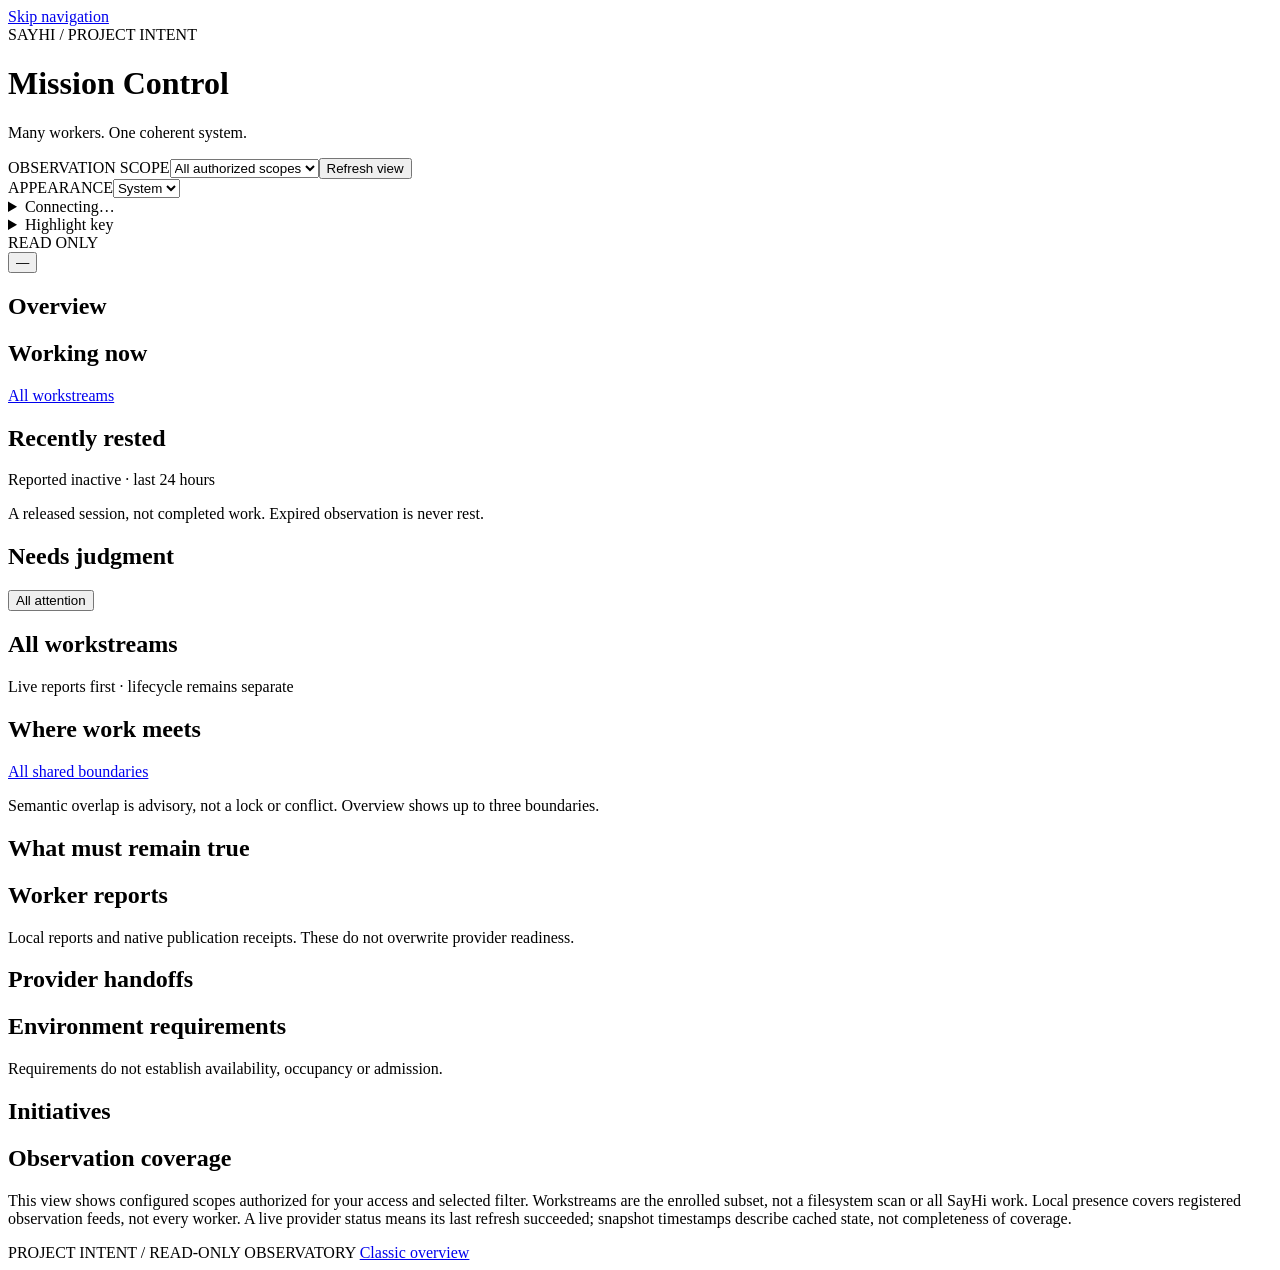
==== project_intent/web/observatory.html @ 5b7a548b "Expose scoped PR observations and improve observatory navigation" ====
<!doctype html>
<html lang="en"><head><meta charset="utf-8"><meta name="viewport" content="width=device-width,initial-scale=1"><title>Mission Control · SayHi Project Intent</title><link rel="stylesheet" href="/style.css"><link rel="stylesheet" href="/observatory.css"><link rel="stylesheet" href="/minimap.css"><script src="/theme.js" defer></script><script src="/app.js" defer></script><script src="/observatory.js" defer></script><script src="/minimap.js" defer></script></head>
<body><a class="skip-link" href="#view-title">Skip navigation</a><nav id="view-nav" aria-label="Observatory views"></nav><main>
<header><div><span class="eyebrow">SAYHI / PROJECT INTENT</span><h1>Mission Control</h1><p class="lede">Many workers. One coherent system.</p></div><div class="controls"><label for="scope">OBSERVATION SCOPE</label><select id="scope"><option value="">All authorized scopes</option></select><button id="refresh">Refresh view</button><div class="theme-control"><label for="theme">APPEARANCE</label><select id="theme"><option value="system">System</option><option value="light">Light</option><option value="dark">Dark</option></select></div></div></header>
<div class="statusline"><details class="connection-details"><summary id="connection-summary">Connecting…</summary><span id="connection" role="status">Connecting to Project Intent…</span><a href="#sources">Source details</a></details><div class="status-tools"><details id="highlight-key"><summary><span class="highlight-key-swatch" aria-hidden="true"></span>Highlight key</summary><div class="highlight-key-panel"><h2>Color identifies names</h2><p>Highlighted fragments help distinguish names. Muted text keeps their shared context.</p><div id="highlight-key-examples" aria-label="Examples from the selected observation scope"></div><p>Hues are stable identity accents, not unique IDs: different names can share a color.</p><p>Status badges carry their own labels. Highlight colors do not mean status, priority or health.</p></div></details><span>READ ONLY</span></div></div><div id="error" role="alert" hidden></div>
<section class="judgment-bar" aria-label="Human judgment and observation summary"><div class="metrics" id="metrics"></div><button id="notifications" aria-haspopup="dialog" aria-controls="attention-dialog" aria-label="Needs attention"><span id="notification-count">—</span></button></section>
<h2 id="view-title" tabindex="-1">Overview</h2><p id="view-description" class="quiet"></p>
<section data-view="home"><div class="section-head"><h2>Working now</h2><a href="#work">All workstreams</a></div><div id="live-work" class="tiles"></div></section>
<section data-view="home handoffs"><div class="section-head"><h2>Recently rested</h2><span class="quiet">Reported inactive · last 24 hours</span></div><p class="quiet">A released session, not completed work. Expired observation is never rest.</p><div id="rested" class="tiles"></div><p id="rested-coverage" class="quiet"></p></section>
<section data-view="home"><div class="section-head"><h2>Needs judgment</h2><button id="open-attention">All attention</button></div><div id="home-attention" class="tiles"></div></section>
<section data-view="work" class="work-panel"><div class="section-head"><h2>All workstreams</h2><span class="quiet">Live reports first · lifecycle remains separate</span></div><div id="workstreams"></div></section>
<section data-view="home work"><div class="section-head"><h2>Where work meets</h2><a href="#work">All shared boundaries</a></div><p class="quiet">Semantic overlap is advisory, not a lock or conflict. Overview shows up to three boundaries.</p><div id="convergence" class="tiles"></div></section>
<section data-view="architecture"><div class="section-head"><h2>What must remain true</h2></div><p id="architecture-summary" class="quiet"></p><div id="architecture" class="tiles"></div></section>
<section data-view="handoffs"><div class="section-head"><h2>Worker reports</h2></div><p class="quiet">Local reports and native publication receipts. These do not overwrite provider readiness.</p><div id="reports" class="tiles"></div><p id="report-coverage" class="quiet"></p></section>
<section data-view="handoffs"><div class="section-head"><h2>Provider handoffs</h2></div><div id="handoffs" class="tiles"></div></section>
<section data-view="environments"><div class="section-head"><h2>Environment requirements</h2></div><p class="quiet">Requirements do not establish availability, occupancy or admission.</p><div id="environments" class="tiles"></div></section>
<section data-view="work"><div class="section-head"><h2>Initiatives</h2></div><div id="initiatives" class="tiles"></div></section>
<section data-view="sources"><div class="section-head"><h2>Observation coverage</h2></div><p class="quiet" id="source-coverage-explanation">This view shows configured scopes authorized for your access and selected filter. Workstreams are the enrolled subset, not a filesystem scan or all SayHi work. Local presence covers registered observation feeds, not every worker. A live provider status means its last refresh succeeded; snapshot timestamps describe cached state, not completeness of coverage.</p><div id="sources" class="tiles"></div></section>
<footer>PROJECT INTENT / READ-ONLY OBSERVATORY <a href="/">Classic overview</a><span id="observed"></span></footer></main>
<dialog id="detail"><div class="detail-top"><span class="kicker">WORKSTREAM / CONTEXT</span><button id="close">Close ×</button></div><div id="detail-content"></div></dialog>
<dialog id="attention-dialog" aria-labelledby="attention-title"><div class="detail-top"><h2 id="attention-title">Needs attention</h2><button id="attention-close">Close ×</button></div><p class="quiet">Explainable conditions, not unread messages. No action is taken by opening this view.</p><div id="attention"></div></dialog></body></html>
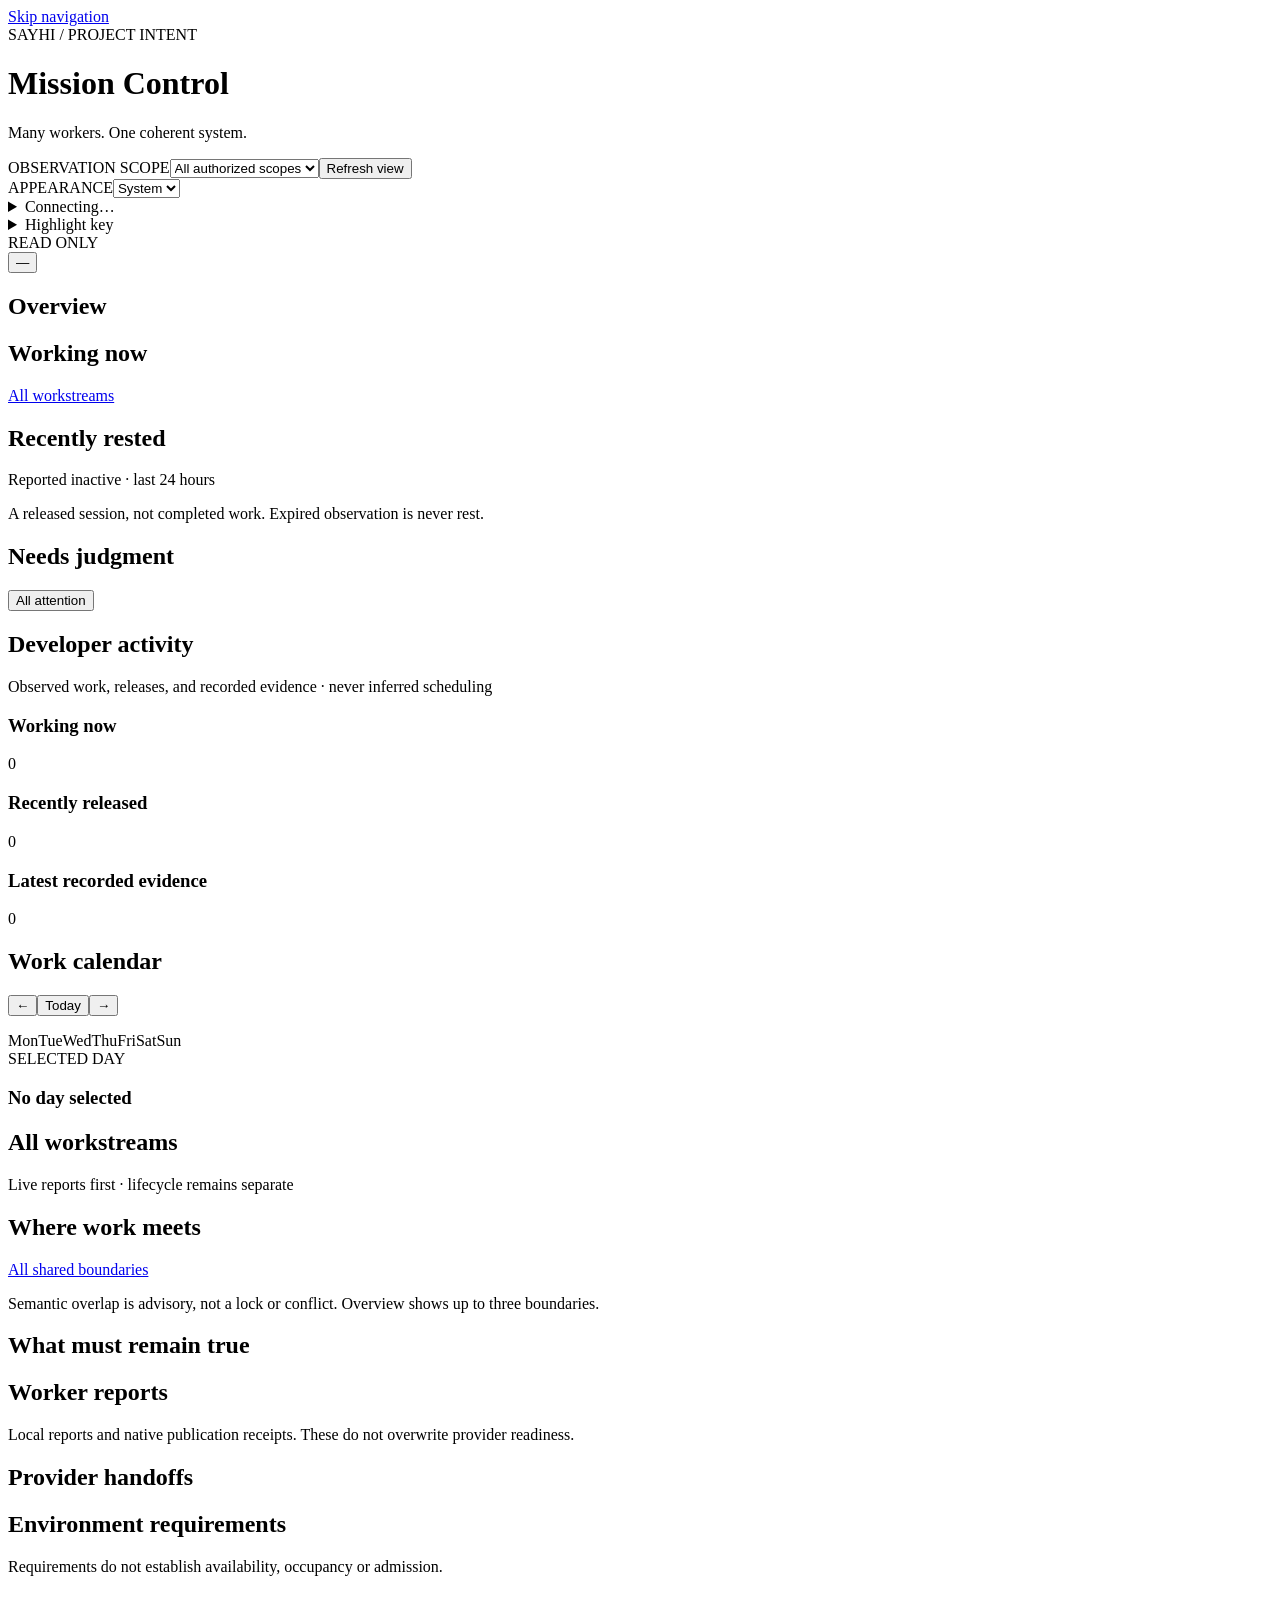
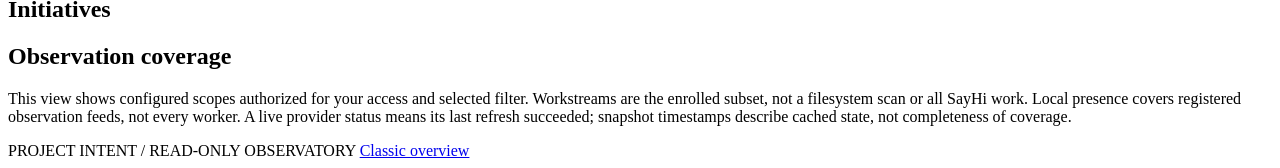
==== commit f7bd3f24: "Add Mission Control activity board and calendar" ====
--- a/project_intent/web/observatory.html
+++ b/project_intent/web/observatory.html
@@ -1,6 +1,6 @@
 <!doctype html>
-<html lang="en"><head><meta charset="utf-8"><meta name="viewport" content="width=device-width,initial-scale=1"><title>Mission Control · SayHi Project Intent</title><link rel="stylesheet" href="/style.css"><link rel="stylesheet" href="/observatory.css"><link rel="stylesheet" href="/minimap.css"><script src="/theme.js" defer></script><script src="/app.js" defer></script><script src="/observatory.js" defer></script><script src="/minimap.js" defer></script></head>
-<body><a class="skip-link" href="#view-title">Skip navigation</a><nav id="view-nav" aria-label="Observatory views"></nav><main>
+<html lang="en"><head><meta charset="utf-8"><meta name="viewport" content="width=device-width,initial-scale=1"><title>Mission Control · SayHi Project Intent</title><link rel="stylesheet" href="/style.css"><link rel="stylesheet" href="/observatory.css"><link rel="stylesheet" href="/minimap.css"><link rel="stylesheet" href="/workstream-map.css"><link rel="stylesheet" href="/worker-groups.css"><script src="/theme.js" defer></script><script src="/app.js" defer></script><script src="/activity-views-facts.js" defer></script><script src="/observatory.js" defer></script><script src="/worker-group-facts.js" defer></script><script src="/worker-groups.js" defer></script><script src="/workstream-map-facts.js" defer></script><script src="/workstream-map.js" defer></script><script src="/minimap.js" defer></script></head>
+<body><link rel="stylesheet" href="/design-lab.css"><script src="/identity-facts.js" defer></script><script src="/design-lab.js" defer></script><a class="skip-link" href="#view-title">Skip navigation</a><nav id="view-nav" aria-label="Observatory views"></nav><main>
 <header><div><span class="eyebrow">SAYHI / PROJECT INTENT</span><h1>Mission Control</h1><p class="lede">Many workers. One coherent system.</p></div><div class="controls"><label for="scope">OBSERVATION SCOPE</label><select id="scope"><option value="">All authorized scopes</option></select><button id="refresh">Refresh view</button><div class="theme-control"><label for="theme">APPEARANCE</label><select id="theme"><option value="system">System</option><option value="light">Light</option><option value="dark">Dark</option></select></div></div></header>
 <div class="statusline"><details class="connection-details"><summary id="connection-summary">Connecting…</summary><span id="connection" role="status">Connecting to Project Intent…</span><a href="#sources">Source details</a></details><div class="status-tools"><details id="highlight-key"><summary><span class="highlight-key-swatch" aria-hidden="true"></span>Highlight key</summary><div class="highlight-key-panel"><h2>Color identifies names</h2><p>Highlighted fragments help distinguish names. Muted text keeps their shared context.</p><div id="highlight-key-examples" aria-label="Examples from the selected observation scope"></div><p>Hues are stable identity accents, not unique IDs: different names can share a color.</p><p>Status badges carry their own labels. Highlight colors do not mean status, priority or health.</p></div></details><span>READ ONLY</span></div></div><div id="error" role="alert" hidden></div>
 <section class="judgment-bar" aria-label="Human judgment and observation summary"><div class="metrics" id="metrics"></div><button id="notifications" aria-haspopup="dialog" aria-controls="attention-dialog" aria-label="Needs attention"><span id="notification-count">—</span></button></section>
@@ -8,8 +8,18 @@
 <section data-view="home"><div class="section-head"><h2>Working now</h2><a href="#work">All workstreams</a></div><div id="live-work" class="tiles"></div></section>
 <section data-view="home handoffs"><div class="section-head"><h2>Recently rested</h2><span class="quiet">Reported inactive · last 24 hours</span></div><p class="quiet">A released session, not completed work. Expired observation is never rest.</p><div id="rested" class="tiles"></div><p id="rested-coverage" class="quiet"></p></section>
 <section data-view="home"><div class="section-head"><h2>Needs judgment</h2><button id="open-attention">All attention</button></div><div id="home-attention" class="tiles"></div></section>
+<section data-view="developers" id="developers-view"><div class="section-head"><h2>Developer activity</h2><span class="quiet">Observed work, releases, and recorded evidence · never inferred scheduling</span></div><p id="developer-board-coverage" class="quiet"></p><div class="developer-board"><section class="developer-column" aria-labelledby="developer-active-title"><div class="developer-column-head"><h3 id="developer-active-title">Working now</h3><span id="developer-active-count">0</span></div><div id="developer-active" class="developer-stack"></div></section><section class="developer-column" aria-labelledby="developer-released-title"><div class="developer-column-head"><h3 id="developer-released-title">Recently released</h3><span id="developer-released-count">0</span></div><div id="developer-released" class="developer-stack"></div></section><section class="developer-column" aria-labelledby="developer-evidence-title"><div class="developer-column-head"><h3 id="developer-evidence-title">Latest recorded evidence</h3><span id="developer-evidence-count">0</span></div><div id="developer-evidence" class="developer-stack"></div></section></div></section>
+<section data-view="calendar" id="calendar-view"><div class="calendar-toolbar"><div><h2 id="calendar-month">Work calendar</h2><p id="calendar-timezone" class="quiet"></p></div><div class="calendar-actions"><button id="calendar-previous" aria-label="Previous month">←</button><button id="calendar-today">Today</button><button id="calendar-next" aria-label="Next month">→</button></div></div><p id="calendar-coverage" class="quiet"></p><div class="calendar-layout"><div class="calendar-shell"><div class="calendar-weekdays" aria-hidden="true"><span>Mon</span><span>Tue</span><span>Wed</span><span>Thu</span><span>Fri</span><span>Sat</span><span>Sun</span></div><div id="calendar-grid" class="calendar-grid" aria-labelledby="calendar-month"></div></div><section class="calendar-detail" aria-labelledby="calendar-day-title"><span class="eyebrow">SELECTED DAY</span><h3 id="calendar-day-title">No day selected</h3><p id="calendar-day-summary" class="quiet"></p><div id="calendar-day-events"></div></section></div></section>
 <section data-view="work" class="work-panel"><div class="section-head"><h2>All workstreams</h2><span class="quiet">Live reports first · lifecycle remains separate</span></div><div id="workstreams"></div></section>
 <section data-view="home work"><div class="section-head"><h2>Where work meets</h2><a href="#work">All shared boundaries</a></div><p class="quiet">Semantic overlap is advisory, not a lock or conflict. Overview shows up to three boundaries.</p><div id="convergence" class="tiles"></div></section>
+<section data-view="map" id="workstream-map" hidden>
+<div class="map-controls"><label>Focus <select id="map-focus"><option value="">All Workstreams</option></select></label><label><input type="checkbox" id="map-closed"> Include other lifecycle states</label><button id="map-reset">Reset focus</button></div>
+<p id="map-summary" role="status"></p>
+<div class="map-legend" aria-label="Map legend"><span><i class="legend-port"></i>Declared boundary</span><span><i class="legend-touch"></i>Worker: touching</span><span><i class="legend-approach"></i>Worker: approaching</span><span><i class="legend-band"></i>Selected convergence</span></div>
+<p class="quiet">All activity is declared, not detected edits. Shared boundaries mean neither conflict nor compatibility. No fresh presence means activity is unknown.</p>
+<div class="map-layout"><aside aria-label="Scoped boundary index"><h3>Boundary index</h3><p class="quiet">Select a boundary to reveal its surfaces.</p><div id="map-seams"></div></aside><div class="map-field"><div class="map-field-heading"><h3 id="map-selection">Architectural surfaces</h3><button id="map-inspect" hidden>Inspect boundary</button></div><div id="map-canvas"></div></div></div>
+<p id="map-observation" class="quiet"></p>
+</section>
 <section data-view="architecture"><div class="section-head"><h2>What must remain true</h2></div><p id="architecture-summary" class="quiet"></p><div id="architecture" class="tiles"></div></section>
 <section data-view="handoffs"><div class="section-head"><h2>Worker reports</h2></div><p class="quiet">Local reports and native publication receipts. These do not overwrite provider readiness.</p><div id="reports" class="tiles"></div><p id="report-coverage" class="quiet"></p></section>
 <section data-view="handoffs"><div class="section-head"><h2>Provider handoffs</h2></div><div id="handoffs" class="tiles"></div></section>
@@ -17,5 +27,6 @@
 <section data-view="work"><div class="section-head"><h2>Initiatives</h2></div><div id="initiatives" class="tiles"></div></section>
 <section data-view="sources"><div class="section-head"><h2>Observation coverage</h2></div><p class="quiet" id="source-coverage-explanation">This view shows configured scopes authorized for your access and selected filter. Workstreams are the enrolled subset, not a filesystem scan or all SayHi work. Local presence covers registered observation feeds, not every worker. A live provider status means its last refresh succeeded; snapshot timestamps describe cached state, not completeness of coverage.</p><div id="sources" class="tiles"></div></section>
 <footer>PROJECT INTENT / READ-ONLY OBSERVATORY <a href="/">Classic overview</a><span id="observed"></span></footer></main>
+<dialog id="seam-detail" aria-labelledby="seam-title"><div class="detail-top"><h2 id="seam-title">Boundary</h2><button id="seam-close">Close ×</button></div><div id="seam-content"></div></dialog>
 <dialog id="detail"><div class="detail-top"><span class="kicker">WORKSTREAM / CONTEXT</span><button id="close">Close ×</button></div><div id="detail-content"></div></dialog>
 <dialog id="attention-dialog" aria-labelledby="attention-title"><div class="detail-top"><h2 id="attention-title">Needs attention</h2><button id="attention-close">Close ×</button></div><p class="quiet">Explainable conditions, not unread messages. No action is taken by opening this view.</p><div id="attention"></div></dialog></body></html>
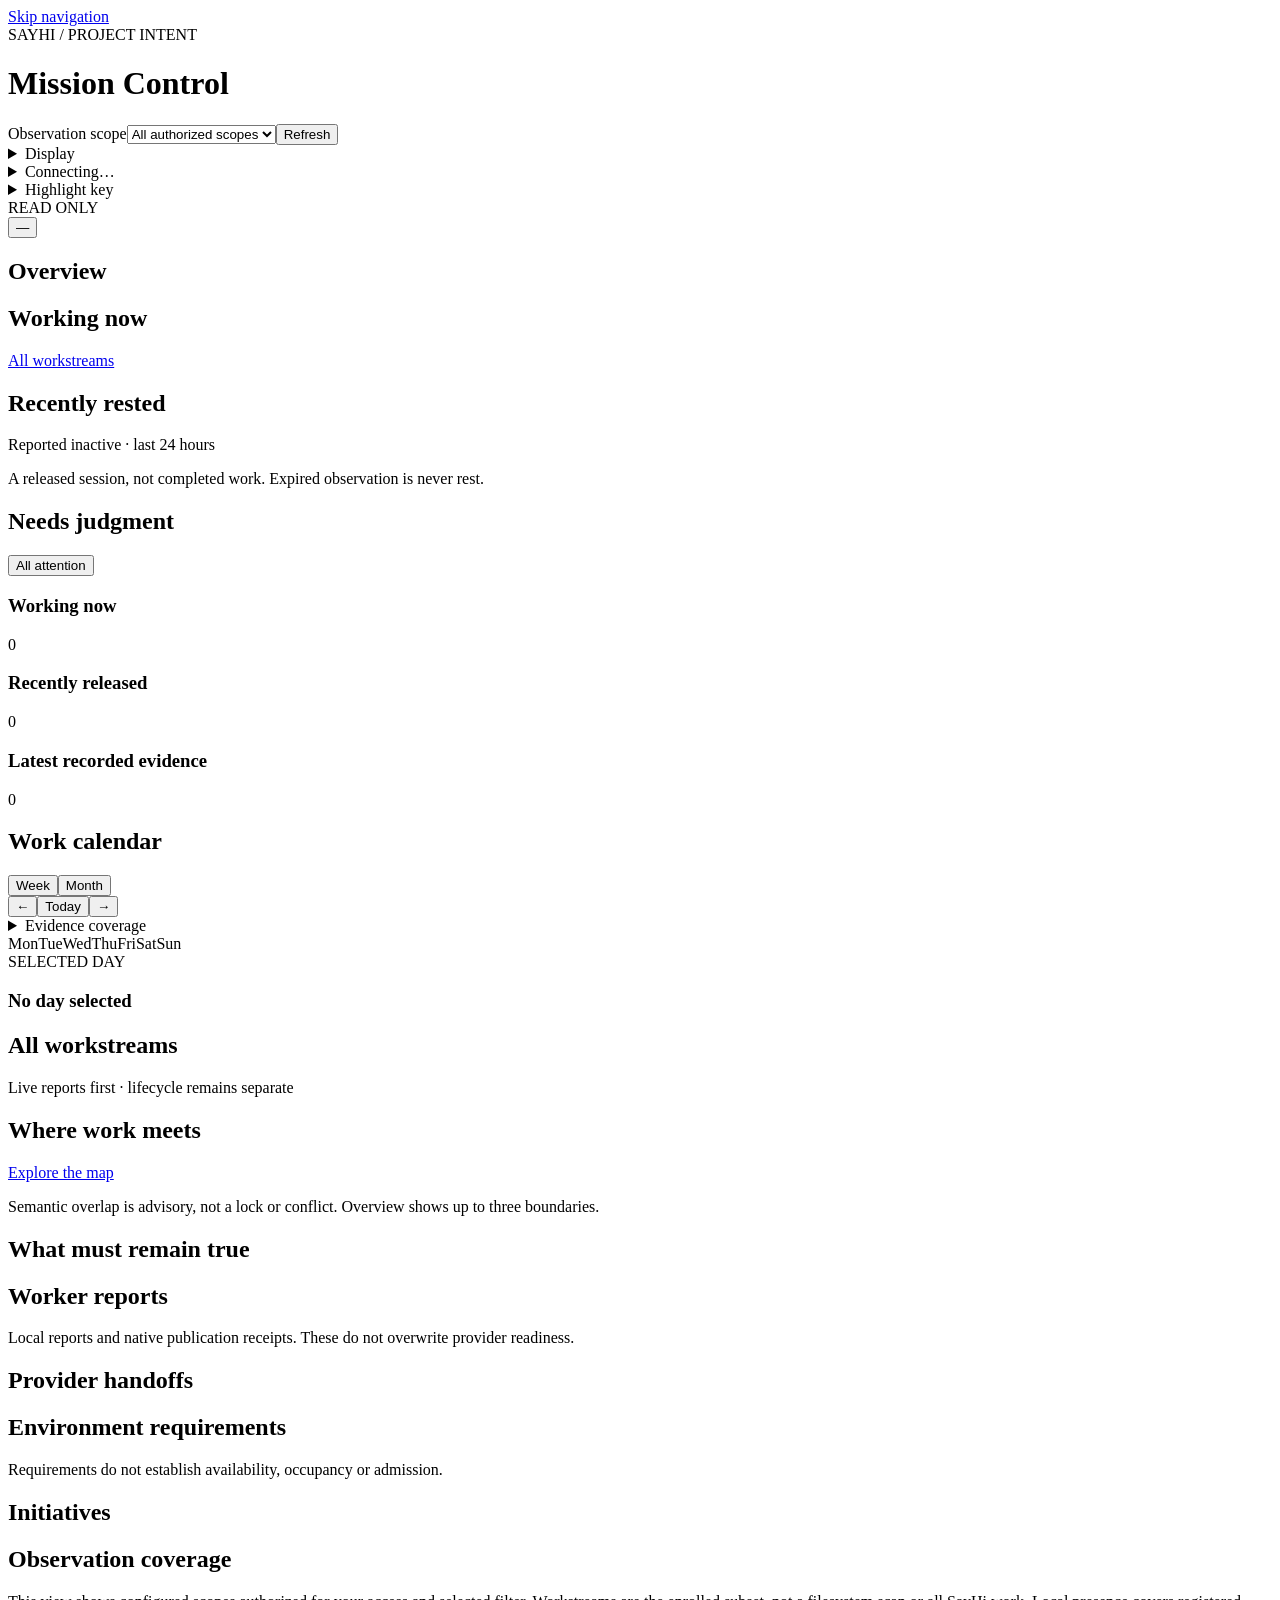
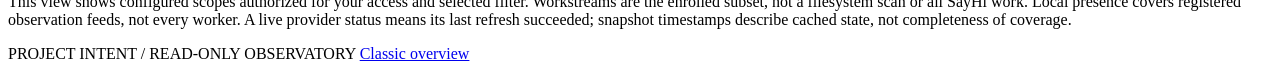
==== commit 4bc4da9b: "Refactor Mission Control activity views" ====
--- a/project_intent/web/observatory.html
+++ b/project_intent/web/observatory.html
@@ -1,17 +1,17 @@
 <!doctype html>
 <html lang="en"><head><meta charset="utf-8"><meta name="viewport" content="width=device-width,initial-scale=1"><title>Mission Control · SayHi Project Intent</title><link rel="stylesheet" href="/style.css"><link rel="stylesheet" href="/observatory.css"><link rel="stylesheet" href="/minimap.css"><link rel="stylesheet" href="/workstream-map.css"><link rel="stylesheet" href="/worker-groups.css"><script src="/theme.js" defer></script><script src="/app.js" defer></script><script src="/activity-views-facts.js" defer></script><script src="/observatory.js" defer></script><script src="/worker-group-facts.js" defer></script><script src="/worker-groups.js" defer></script><script src="/workstream-map-facts.js" defer></script><script src="/workstream-map.js" defer></script><script src="/minimap.js" defer></script></head>
 <body><link rel="stylesheet" href="/design-lab.css"><script src="/identity-facts.js" defer></script><script src="/design-lab.js" defer></script><a class="skip-link" href="#view-title">Skip navigation</a><nav id="view-nav" aria-label="Observatory views"></nav><main>
-<header><div><span class="eyebrow">SAYHI / PROJECT INTENT</span><h1>Mission Control</h1><p class="lede">Many workers. One coherent system.</p></div><div class="controls"><label for="scope">OBSERVATION SCOPE</label><select id="scope"><option value="">All authorized scopes</option></select><button id="refresh">Refresh view</button><div class="theme-control"><label for="theme">APPEARANCE</label><select id="theme"><option value="system">System</option><option value="light">Light</option><option value="dark">Dark</option></select></div></div></header>
+<header><div class="product-heading"><span class="eyebrow">SAYHI / PROJECT INTENT</span><h1>Mission Control</h1></div><div class="controls"><label for="scope">Observation scope</label><select id="scope"><option value="">All authorized scopes</option></select><button id="refresh">Refresh</button><details class="display-options"><summary aria-label="Display settings">Display</summary><div class="display-options-panel"><label for="theme">Appearance</label><select id="theme"><option value="system">System</option><option value="light">Light</option><option value="dark">Dark</option></select></div></details></div></header>
 <div class="statusline"><details class="connection-details"><summary id="connection-summary">Connecting…</summary><span id="connection" role="status">Connecting to Project Intent…</span><a href="#sources">Source details</a></details><div class="status-tools"><details id="highlight-key"><summary><span class="highlight-key-swatch" aria-hidden="true"></span>Highlight key</summary><div class="highlight-key-panel"><h2>Color identifies names</h2><p>Highlighted fragments help distinguish names. Muted text keeps their shared context.</p><div id="highlight-key-examples" aria-label="Examples from the selected observation scope"></div><p>Hues are stable identity accents, not unique IDs: different names can share a color.</p><p>Status badges carry their own labels. Highlight colors do not mean status, priority or health.</p></div></details><span>READ ONLY</span></div></div><div id="error" role="alert" hidden></div>
-<section class="judgment-bar" aria-label="Human judgment and observation summary"><div class="metrics" id="metrics"></div><button id="notifications" aria-haspopup="dialog" aria-controls="attention-dialog" aria-label="Needs attention"><span id="notification-count">—</span></button></section>
-<h2 id="view-title" tabindex="-1">Overview</h2><p id="view-description" class="quiet"></p>
+<section class="judgment-bar" data-view="home" aria-label="Human judgment and observation summary"><div class="metrics" id="metrics"></div><button id="notifications" aria-haspopup="dialog" aria-controls="attention-dialog" aria-label="Needs attention"><span id="notification-count">—</span></button></section>
+<div class="view-heading"><h2 id="view-title" tabindex="-1">Overview</h2><p id="view-description" class="quiet"></p></div>
 <section data-view="home"><div class="section-head"><h2>Working now</h2><a href="#work">All workstreams</a></div><div id="live-work" class="tiles"></div></section>
-<section data-view="home handoffs"><div class="section-head"><h2>Recently rested</h2><span class="quiet">Reported inactive · last 24 hours</span></div><p class="quiet">A released session, not completed work. Expired observation is never rest.</p><div id="rested" class="tiles"></div><p id="rested-coverage" class="quiet"></p></section>
+<section data-view="home"><div class="section-head"><h2>Recently rested</h2><span class="quiet">Reported inactive · last 24 hours</span></div><p class="quiet">A released session, not completed work. Expired observation is never rest.</p><div id="rested" class="tiles"></div><p id="rested-coverage" class="quiet"></p></section>
 <section data-view="home"><div class="section-head"><h2>Needs judgment</h2><button id="open-attention">All attention</button></div><div id="home-attention" class="tiles"></div></section>
-<section data-view="developers" id="developers-view"><div class="section-head"><h2>Developer activity</h2><span class="quiet">Observed work, releases, and recorded evidence · never inferred scheduling</span></div><p id="developer-board-coverage" class="quiet"></p><div class="developer-board"><section class="developer-column" aria-labelledby="developer-active-title"><div class="developer-column-head"><h3 id="developer-active-title">Working now</h3><span id="developer-active-count">0</span></div><div id="developer-active" class="developer-stack"></div></section><section class="developer-column" aria-labelledby="developer-released-title"><div class="developer-column-head"><h3 id="developer-released-title">Recently released</h3><span id="developer-released-count">0</span></div><div id="developer-released" class="developer-stack"></div></section><section class="developer-column" aria-labelledby="developer-evidence-title"><div class="developer-column-head"><h3 id="developer-evidence-title">Latest recorded evidence</h3><span id="developer-evidence-count">0</span></div><div id="developer-evidence" class="developer-stack"></div></section></div></section>
-<section data-view="calendar" id="calendar-view"><div class="calendar-toolbar"><div><h2 id="calendar-month">Work calendar</h2><p id="calendar-timezone" class="quiet"></p></div><div class="calendar-actions"><button id="calendar-previous" aria-label="Previous month">←</button><button id="calendar-today">Today</button><button id="calendar-next" aria-label="Next month">→</button></div></div><p id="calendar-coverage" class="quiet"></p><div class="calendar-layout"><div class="calendar-shell"><div class="calendar-weekdays" aria-hidden="true"><span>Mon</span><span>Tue</span><span>Wed</span><span>Thu</span><span>Fri</span><span>Sat</span><span>Sun</span></div><div id="calendar-grid" class="calendar-grid" aria-labelledby="calendar-month"></div></div><section class="calendar-detail" aria-labelledby="calendar-day-title"><span class="eyebrow">SELECTED DAY</span><h3 id="calendar-day-title">No day selected</h3><p id="calendar-day-summary" class="quiet"></p><div id="calendar-day-events"></div></section></div></section>
+<section data-view="developers" id="developers-view" aria-label="Developer activity"><p id="developer-board-coverage" class="quiet"></p><div class="developer-board"><section class="developer-column" aria-labelledby="developer-active-title"><div class="developer-column-head"><h3 id="developer-active-title">Working now</h3><span id="developer-active-count">0</span></div><div id="developer-active" class="developer-stack"></div></section><section class="developer-column" aria-labelledby="developer-released-title"><div class="developer-column-head"><h3 id="developer-released-title">Recently released</h3><span id="developer-released-count">0</span></div><div id="developer-released" class="developer-stack"></div></section><section class="developer-column" aria-labelledby="developer-evidence-title"><div class="developer-column-head"><h3 id="developer-evidence-title">Latest recorded evidence</h3><span id="developer-evidence-count">0</span></div><div id="developer-evidence" class="developer-stack"></div></section></div></section>
+<section data-view="calendar" id="calendar-view"><div class="calendar-toolbar"><div><h2 id="calendar-month">Work calendar</h2><p id="calendar-timezone" class="quiet"></p></div><div class="calendar-controls"><div class="segmented-control" role="group" aria-label="Calendar range"><button id="calendar-week" aria-pressed="true">Week</button><button id="calendar-month-view" aria-pressed="false">Month</button></div><div class="calendar-actions"><button id="calendar-previous" aria-label="Previous period">←</button><button id="calendar-today">Today</button><button id="calendar-next" aria-label="Next period">→</button></div></div></div><div id="calendar-evidence-types" class="calendar-evidence-types" aria-label="Available evidence by type"></div><details class="calendar-coverage-details"><summary id="calendar-coverage-summary">Evidence coverage</summary><p id="calendar-coverage" class="quiet"></p></details><div class="calendar-layout"><div class="calendar-shell"><div class="calendar-weekdays" aria-hidden="true"><span>Mon</span><span>Tue</span><span>Wed</span><span>Thu</span><span>Fri</span><span>Sat</span><span>Sun</span></div><div id="calendar-grid" class="calendar-grid" aria-labelledby="calendar-month"></div></div><section class="calendar-detail" aria-labelledby="calendar-day-title"><div class="calendar-detail-heading"><div><span class="eyebrow">SELECTED DAY</span><h3 id="calendar-day-title">No day selected</h3></div><p id="calendar-day-summary" class="quiet"></p></div><div id="calendar-day-events"></div></section></div></section>
 <section data-view="work" class="work-panel"><div class="section-head"><h2>All workstreams</h2><span class="quiet">Live reports first · lifecycle remains separate</span></div><div id="workstreams"></div></section>
-<section data-view="home work"><div class="section-head"><h2>Where work meets</h2><a href="#work">All shared boundaries</a></div><p class="quiet">Semantic overlap is advisory, not a lock or conflict. Overview shows up to three boundaries.</p><div id="convergence" class="tiles"></div></section>
+<section data-view="home"><div class="section-head"><h2>Where work meets</h2><a href="#map">Explore the map</a></div><p class="quiet">Semantic overlap is advisory, not a lock or conflict. Overview shows up to three boundaries.</p><div id="convergence" class="tiles"></div></section>
 <section data-view="map" id="workstream-map" hidden>
 <div class="map-controls"><label>Focus <select id="map-focus"><option value="">All Workstreams</option></select></label><label><input type="checkbox" id="map-closed"> Include other lifecycle states</label><button id="map-reset">Reset focus</button></div>
 <p id="map-summary" role="status"></p>
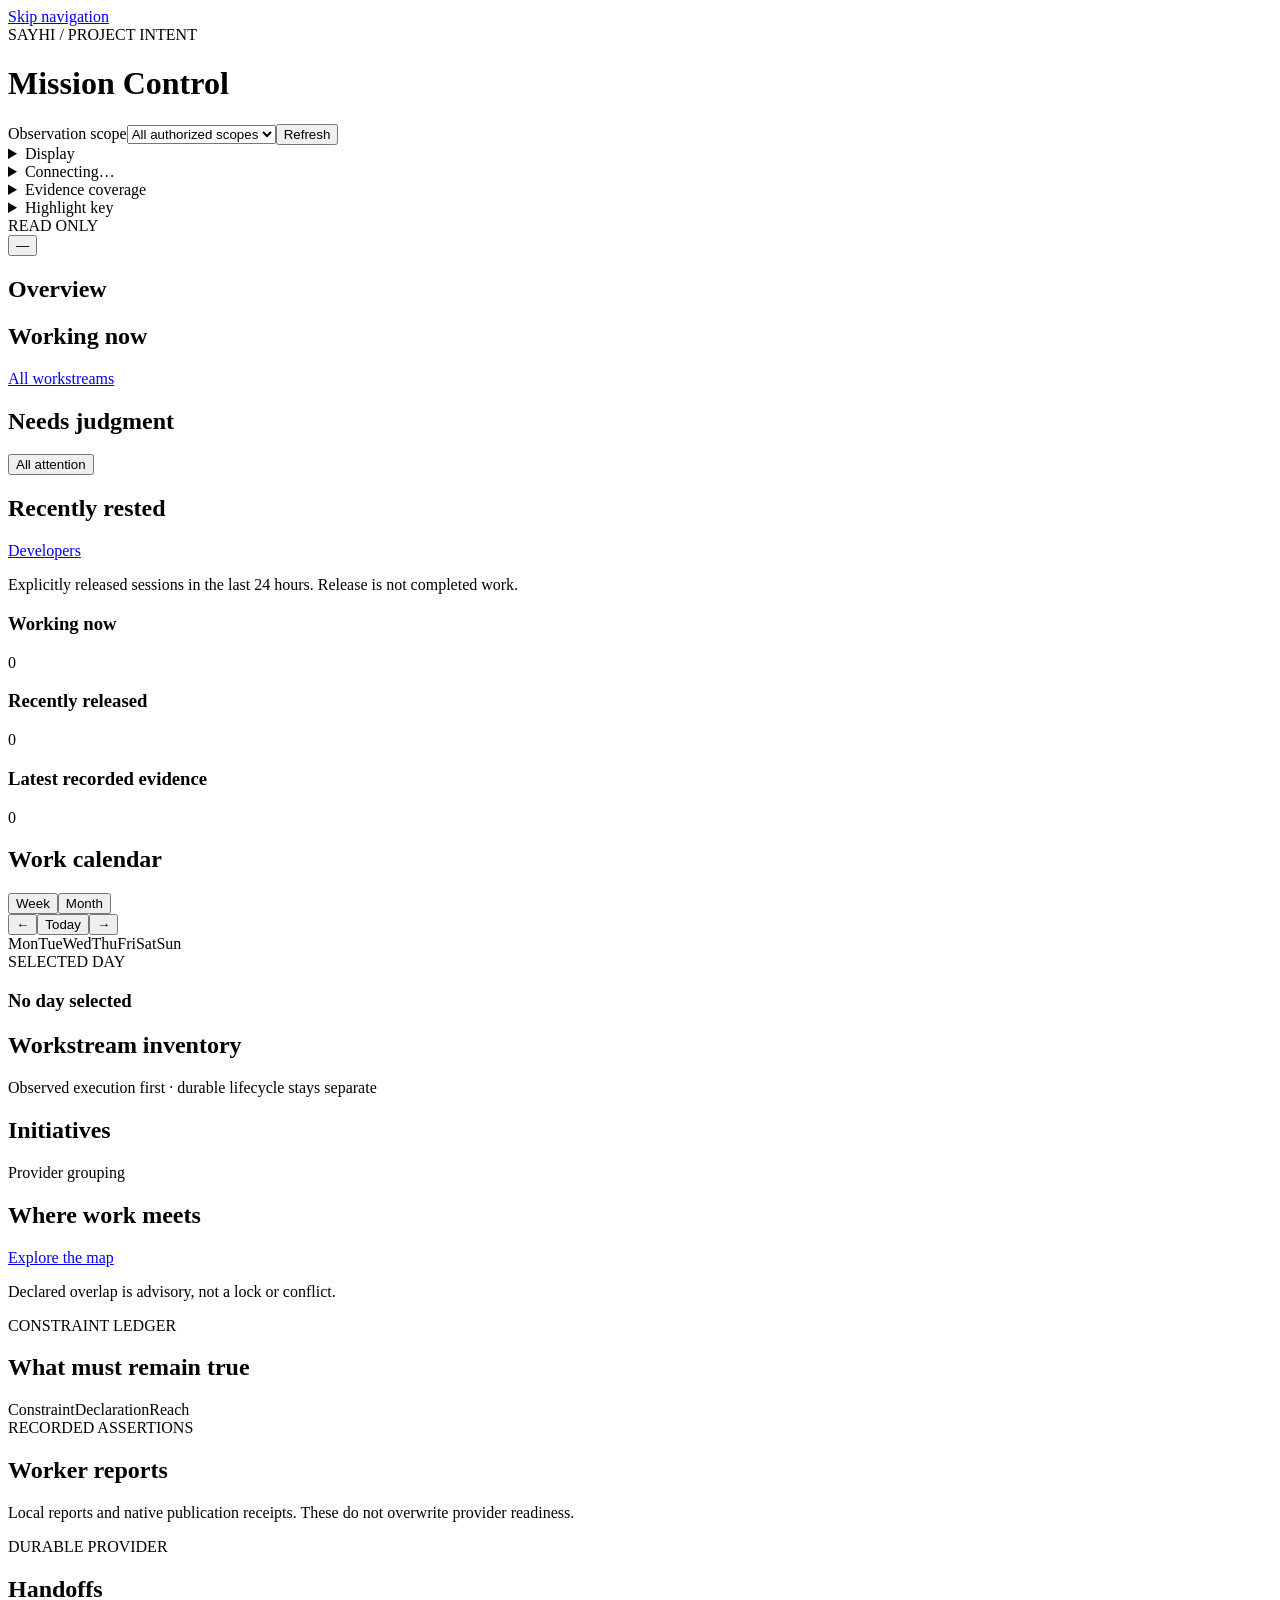
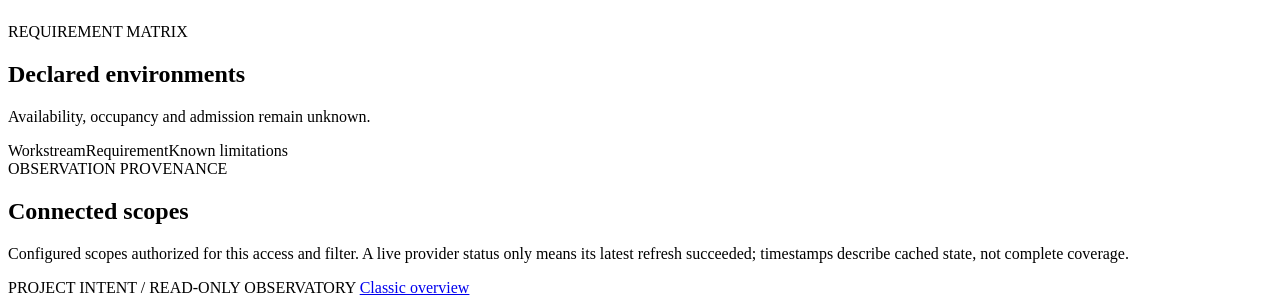
==== commit b54c9858: "Differentiate Mission Control evidence views" ====
--- a/project_intent/web/observatory.html
+++ b/project_intent/web/observatory.html
@@ -1,17 +1,15 @@
 <!doctype html>
 <html lang="en"><head><meta charset="utf-8"><meta name="viewport" content="width=device-width,initial-scale=1"><title>Mission Control · SayHi Project Intent</title><link rel="stylesheet" href="/style.css"><link rel="stylesheet" href="/observatory.css"><link rel="stylesheet" href="/minimap.css"><link rel="stylesheet" href="/workstream-map.css"><link rel="stylesheet" href="/worker-groups.css"><script src="/theme.js" defer></script><script src="/app.js" defer></script><script src="/activity-views-facts.js" defer></script><script src="/observatory.js" defer></script><script src="/worker-group-facts.js" defer></script><script src="/worker-groups.js" defer></script><script src="/workstream-map-facts.js" defer></script><script src="/workstream-map.js" defer></script><script src="/minimap.js" defer></script></head>
-<body><link rel="stylesheet" href="/design-lab.css"><script src="/identity-facts.js" defer></script><script src="/design-lab.js" defer></script><a class="skip-link" href="#view-title">Skip navigation</a><nav id="view-nav" aria-label="Observatory views"></nav><main>
-<header><div class="product-heading"><span class="eyebrow">SAYHI / PROJECT INTENT</span><h1>Mission Control</h1></div><div class="controls"><label for="scope">Observation scope</label><select id="scope"><option value="">All authorized scopes</option></select><button id="refresh">Refresh</button><details class="display-options"><summary aria-label="Display settings">Display</summary><div class="display-options-panel"><label for="theme">Appearance</label><select id="theme"><option value="system">System</option><option value="light">Light</option><option value="dark">Dark</option></select></div></details></div></header>
-<div class="statusline"><details class="connection-details"><summary id="connection-summary">Connecting…</summary><span id="connection" role="status">Connecting to Project Intent…</span><a href="#sources">Source details</a></details><div class="status-tools"><details id="highlight-key"><summary><span class="highlight-key-swatch" aria-hidden="true"></span>Highlight key</summary><div class="highlight-key-panel"><h2>Color identifies names</h2><p>Highlighted fragments help distinguish names. Muted text keeps their shared context.</p><div id="highlight-key-examples" aria-label="Examples from the selected observation scope"></div><p>Hues are stable identity accents, not unique IDs: different names can share a color.</p><p>Status badges carry their own labels. Highlight colors do not mean status, priority or health.</p></div></details><span>READ ONLY</span></div></div><div id="error" role="alert" hidden></div>
+<body><link rel="stylesheet" href="/design-lab.css"><script src="/identity-facts.js" defer></script><script src="/design-lab.js" defer></script><a class="skip-link" href="#product-title">Skip navigation</a><nav id="view-nav" aria-label="Observatory views"></nav><main>
+<header><div class="product-heading"><span id="product-context" class="eyebrow">SAYHI / PROJECT INTENT</span><h1 id="product-title" tabindex="-1">Mission Control</h1><p id="product-description" class="quiet" hidden></p></div><div class="controls"><label for="scope">Observation scope</label><select id="scope" aria-label="Observation scope"><option value="">All authorized scopes</option></select><button id="refresh">Refresh</button><details class="display-options"><summary aria-label="Display settings">Display</summary><div class="display-options-panel"><label for="theme">Appearance</label><select id="theme"><option value="system">System</option><option value="light">Light</option><option value="dark">Dark</option></select></div></details></div></header>
+<div class="statusline"><details class="connection-details"><summary id="connection-summary">Connecting…</summary><span id="connection" role="status">Connecting to Project Intent…</span><a href="#sources">Source details</a></details><div class="calendar-status-summary" data-view="calendar"><div id="calendar-evidence-types" class="calendar-evidence-types" aria-label="Available evidence by type"></div><details class="calendar-coverage-details"><summary id="calendar-coverage-summary">Evidence coverage</summary><p id="calendar-coverage" class="quiet"></p></details></div><div class="status-tools"><details id="highlight-key"><summary><span class="highlight-key-swatch" aria-hidden="true"></span>Highlight key</summary><div class="highlight-key-panel"><h2>Color identifies names</h2><p>Highlighted fragments help distinguish names. Muted text keeps their shared context.</p><div id="highlight-key-examples" aria-label="Examples from the selected observation scope"></div><p>Hues are stable identity accents, not unique IDs: different names can share a color.</p><p>Status badges carry their own labels. Highlight colors do not mean status, priority or health.</p></div></details><span>READ ONLY</span></div></div><div id="error" role="alert" hidden></div>
 <section class="judgment-bar" data-view="home" aria-label="Human judgment and observation summary"><div class="metrics" id="metrics"></div><button id="notifications" aria-haspopup="dialog" aria-controls="attention-dialog" aria-label="Needs attention"><span id="notification-count">—</span></button></section>
 <div class="view-heading"><h2 id="view-title" tabindex="-1">Overview</h2><p id="view-description" class="quiet"></p></div>
-<section data-view="home"><div class="section-head"><h2>Working now</h2><a href="#work">All workstreams</a></div><div id="live-work" class="tiles"></div></section>
-<section data-view="home"><div class="section-head"><h2>Recently rested</h2><span class="quiet">Reported inactive · last 24 hours</span></div><p class="quiet">A released session, not completed work. Expired observation is never rest.</p><div id="rested" class="tiles"></div><p id="rested-coverage" class="quiet"></p></section>
-<section data-view="home"><div class="section-head"><h2>Needs judgment</h2><button id="open-attention">All attention</button></div><div id="home-attention" class="tiles"></div></section>
+<div data-view="home" class="overview-layout"><section class="overview-primary"><div class="section-head"><h2>Working now</h2><a href="#work">All workstreams</a></div><div id="live-work" class="tiles"></div></section><aside class="overview-rail" aria-label="Overview context"><section class="overview-attention"><div class="section-head"><h2>Needs judgment</h2><button id="open-attention">All attention</button></div><div id="home-attention"></div></section><section class="overview-rested"><div class="section-head"><h2>Recently rested</h2><a href="#developers">Developers</a></div><p class="quiet">Explicitly released sessions in the last 24 hours. Release is not completed work.</p><div id="rested"></div><p id="rested-coverage" class="quiet"></p></section></aside></div>
 <section data-view="developers" id="developers-view" aria-label="Developer activity"><p id="developer-board-coverage" class="quiet"></p><div class="developer-board"><section class="developer-column" aria-labelledby="developer-active-title"><div class="developer-column-head"><h3 id="developer-active-title">Working now</h3><span id="developer-active-count">0</span></div><div id="developer-active" class="developer-stack"></div></section><section class="developer-column" aria-labelledby="developer-released-title"><div class="developer-column-head"><h3 id="developer-released-title">Recently released</h3><span id="developer-released-count">0</span></div><div id="developer-released" class="developer-stack"></div></section><section class="developer-column" aria-labelledby="developer-evidence-title"><div class="developer-column-head"><h3 id="developer-evidence-title">Latest recorded evidence</h3><span id="developer-evidence-count">0</span></div><div id="developer-evidence" class="developer-stack"></div></section></div></section>
-<section data-view="calendar" id="calendar-view"><div class="calendar-toolbar"><div><h2 id="calendar-month">Work calendar</h2><p id="calendar-timezone" class="quiet"></p></div><div class="calendar-controls"><div class="segmented-control" role="group" aria-label="Calendar range"><button id="calendar-week" aria-pressed="true">Week</button><button id="calendar-month-view" aria-pressed="false">Month</button></div><div class="calendar-actions"><button id="calendar-previous" aria-label="Previous period">←</button><button id="calendar-today">Today</button><button id="calendar-next" aria-label="Next period">→</button></div></div></div><div id="calendar-evidence-types" class="calendar-evidence-types" aria-label="Available evidence by type"></div><details class="calendar-coverage-details"><summary id="calendar-coverage-summary">Evidence coverage</summary><p id="calendar-coverage" class="quiet"></p></details><div class="calendar-layout"><div class="calendar-shell"><div class="calendar-weekdays" aria-hidden="true"><span>Mon</span><span>Tue</span><span>Wed</span><span>Thu</span><span>Fri</span><span>Sat</span><span>Sun</span></div><div id="calendar-grid" class="calendar-grid" aria-labelledby="calendar-month"></div></div><section class="calendar-detail" aria-labelledby="calendar-day-title"><div class="calendar-detail-heading"><div><span class="eyebrow">SELECTED DAY</span><h3 id="calendar-day-title">No day selected</h3></div><p id="calendar-day-summary" class="quiet"></p></div><div id="calendar-day-events"></div></section></div></section>
-<section data-view="work" class="work-panel"><div class="section-head"><h2>All workstreams</h2><span class="quiet">Live reports first · lifecycle remains separate</span></div><div id="workstreams"></div></section>
-<section data-view="home"><div class="section-head"><h2>Where work meets</h2><a href="#map">Explore the map</a></div><p class="quiet">Semantic overlap is advisory, not a lock or conflict. Overview shows up to three boundaries.</p><div id="convergence" class="tiles"></div></section>
+<section data-view="calendar" id="calendar-view"><div class="calendar-toolbar"><div><h2 id="calendar-month">Work calendar</h2><p id="calendar-timezone" class="quiet"></p></div><div class="calendar-controls"><div class="segmented-control" role="group" aria-label="Calendar range"><button id="calendar-week" aria-pressed="true">Week</button><button id="calendar-month-view" aria-pressed="false">Month</button></div><div class="calendar-actions"><button id="calendar-previous" aria-label="Previous period">←</button><button id="calendar-today">Today</button><button id="calendar-next" aria-label="Next period">→</button></div></div></div><div class="calendar-layout"><div class="calendar-shell"><div class="calendar-weekdays" aria-hidden="true"><span>Mon</span><span>Tue</span><span>Wed</span><span>Thu</span><span>Fri</span><span>Sat</span><span>Sun</span></div><div id="calendar-grid" class="calendar-grid" aria-labelledby="calendar-month"></div></div><section class="calendar-detail" aria-labelledby="calendar-day-title"><div class="calendar-detail-heading"><div><span class="eyebrow">SELECTED DAY</span><h3 id="calendar-day-title">No day selected</h3></div><p id="calendar-day-summary" class="quiet"></p></div><div id="calendar-day-events"></div></section></div></section>
+<div data-view="work" class="work-layout"><section class="work-panel"><div class="section-head"><h2>Workstream inventory</h2><span class="quiet">Observed execution first · durable lifecycle stays separate</span></div><div id="workstreams"></div></section><aside class="initiative-rail"><div class="section-head"><h2>Initiatives</h2><span class="quiet">Provider grouping</span></div><div id="initiatives"></div></aside></div>
+<section data-view="home" class="overview-convergence"><div class="section-head"><h2>Where work meets</h2><a href="#map">Explore the map</a></div><p class="quiet">Declared overlap is advisory, not a lock or conflict.</p><div id="convergence"></div></section>
 <section data-view="map" id="workstream-map" hidden>
 <div class="map-controls"><label>Focus <select id="map-focus"><option value="">All Workstreams</option></select></label><label><input type="checkbox" id="map-closed"> Include other lifecycle states</label><button id="map-reset">Reset focus</button></div>
 <p id="map-summary" role="status"></p>
@@ -20,12 +18,10 @@
 <div class="map-layout"><aside aria-label="Scoped boundary index"><h3>Boundary index</h3><p class="quiet">Select a boundary to reveal its surfaces.</p><div id="map-seams"></div></aside><div class="map-field"><div class="map-field-heading"><h3 id="map-selection">Architectural surfaces</h3><button id="map-inspect" hidden>Inspect boundary</button></div><div id="map-canvas"></div></div></div>
 <p id="map-observation" class="quiet"></p>
 </section>
-<section data-view="architecture"><div class="section-head"><h2>What must remain true</h2></div><p id="architecture-summary" class="quiet"></p><div id="architecture" class="tiles"></div></section>
-<section data-view="handoffs"><div class="section-head"><h2>Worker reports</h2></div><p class="quiet">Local reports and native publication receipts. These do not overwrite provider readiness.</p><div id="reports" class="tiles"></div><p id="report-coverage" class="quiet"></p></section>
-<section data-view="handoffs"><div class="section-head"><h2>Provider handoffs</h2></div><div id="handoffs" class="tiles"></div></section>
-<section data-view="environments"><div class="section-head"><h2>Environment requirements</h2></div><p class="quiet">Requirements do not establish availability, occupancy or admission.</p><div id="environments" class="tiles"></div></section>
-<section data-view="work"><div class="section-head"><h2>Initiatives</h2></div><div id="initiatives" class="tiles"></div></section>
-<section data-view="sources"><div class="section-head"><h2>Observation coverage</h2></div><p class="quiet" id="source-coverage-explanation">This view shows configured scopes authorized for your access and selected filter. Workstreams are the enrolled subset, not a filesystem scan or all SayHi work. Local presence covers registered observation feeds, not every worker. A live provider status means its last refresh succeeded; snapshot timestamps describe cached state, not completeness of coverage.</p><div id="sources" class="tiles"></div></section>
+<section data-view="architecture" class="architecture-view"><div class="section-head"><div><span class="section-kicker">CONSTRAINT LEDGER</span><h2>What must remain true</h2></div><p id="architecture-summary" class="quiet"></p></div><div class="ledger-head" aria-hidden="true"><span>Constraint</span><span>Declaration</span><span>Reach</span></div><div id="architecture" class="architecture-ledger"></div></section>
+<div data-view="handoffs" class="handoff-layout"><section class="handoff-feed"><div class="section-head"><div><span class="section-kicker">RECORDED ASSERTIONS</span><h2>Worker reports</h2></div></div><p class="quiet">Local reports and native publication receipts. These do not overwrite provider readiness.</p><div id="reports"></div><p id="report-coverage" class="quiet"></p></section><aside class="handoff-rail"><div class="section-head"><div><span class="section-kicker">DURABLE PROVIDER</span><h2>Handoffs</h2></div></div><div id="handoffs"></div></aside></div>
+<section data-view="environments" class="environments-view"><div class="section-head"><div><span class="section-kicker">REQUIREMENT MATRIX</span><h2>Declared environments</h2></div><p class="quiet">Availability, occupancy and admission remain unknown.</p></div><div class="matrix-head" aria-hidden="true"><span>Workstream</span><span>Requirement</span><span>Known limitations</span><span></span></div><div id="environments" class="environment-matrix"></div></section>
+<div data-view="sources" id="sources-layout" class="sources-layout"><section class="workspace-panel" id="workspace-panel-slot"></section><aside class="source-coverage-panel"><div class="section-head"><div><span class="section-kicker">OBSERVATION PROVENANCE</span><h2>Connected scopes</h2></div></div><p class="quiet" id="source-coverage-explanation">Configured scopes authorized for this access and filter. A live provider status only means its latest refresh succeeded; timestamps describe cached state, not complete coverage.</p><div id="sources"></div></aside></div>
 <footer>PROJECT INTENT / READ-ONLY OBSERVATORY <a href="/">Classic overview</a><span id="observed"></span></footer></main>
 <dialog id="seam-detail" aria-labelledby="seam-title"><div class="detail-top"><h2 id="seam-title">Boundary</h2><button id="seam-close">Close ×</button></div><div id="seam-content"></div></dialog>
 <dialog id="detail"><div class="detail-top"><span class="kicker">WORKSTREAM / CONTEXT</span><button id="close">Close ×</button></div><div id="detail-content"></div></dialog>
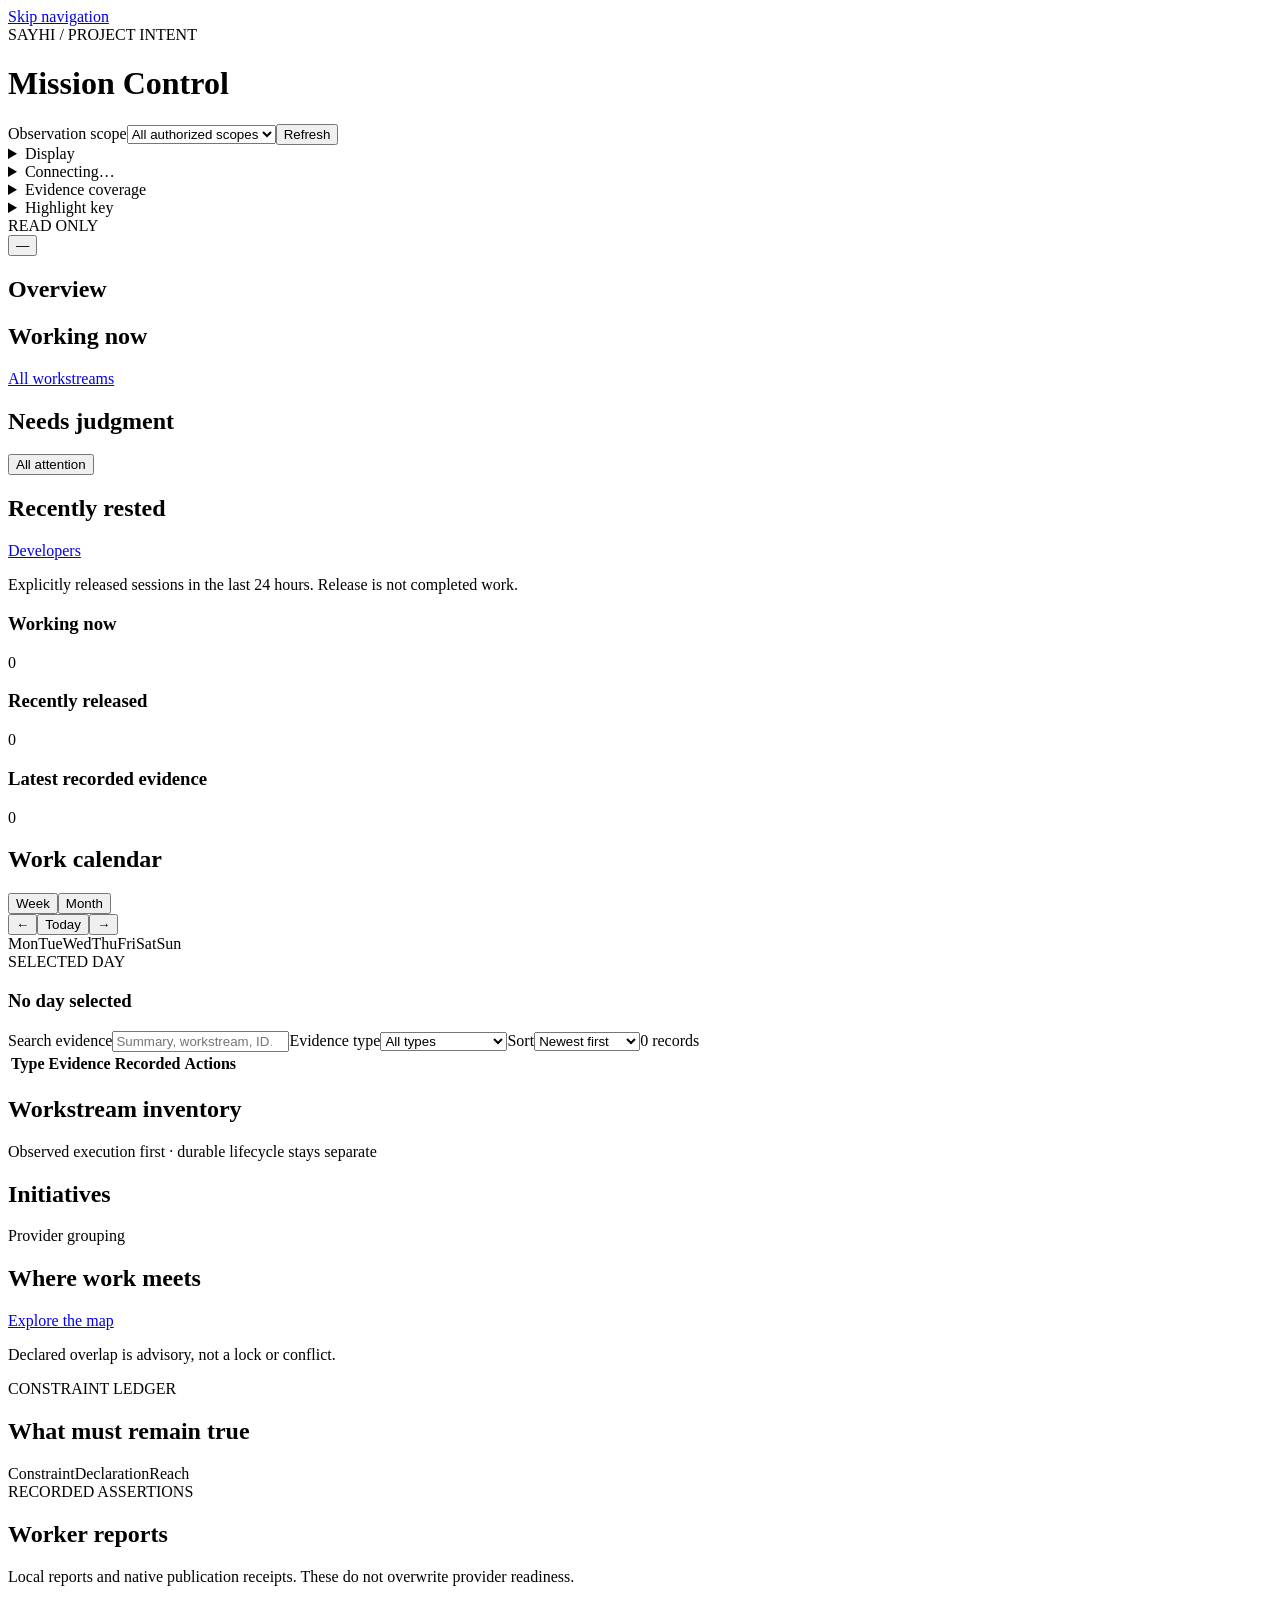
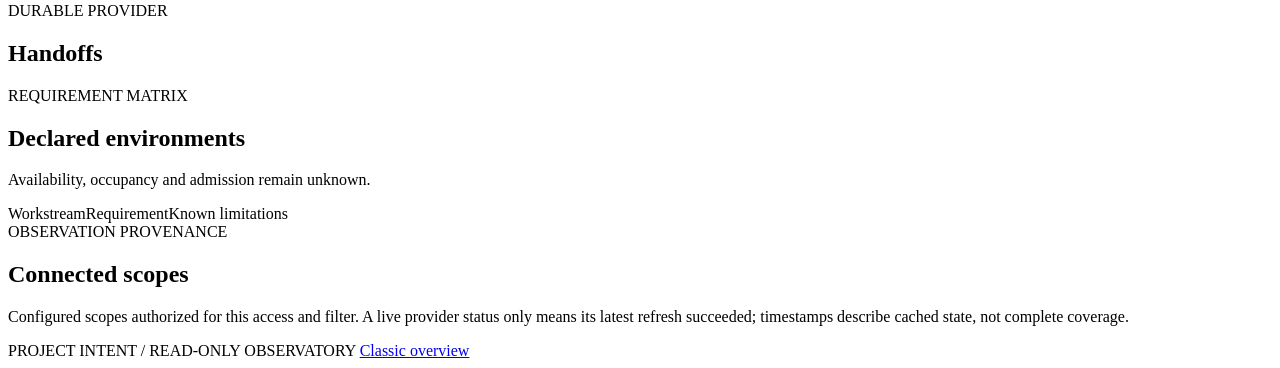
==== commit 16c019d5: "Make calendar evidence searchable and sortable" ====
--- a/project_intent/web/observatory.html
+++ b/project_intent/web/observatory.html
@@ -7,7 +7,7 @@
 <div class="view-heading"><h2 id="view-title" tabindex="-1">Overview</h2><p id="view-description" class="quiet"></p></div>
 <div data-view="home" class="overview-layout"><section class="overview-primary"><div class="section-head"><h2>Working now</h2><a href="#work">All workstreams</a></div><div id="live-work" class="tiles"></div></section><aside class="overview-rail" aria-label="Overview context"><section class="overview-attention"><div class="section-head"><h2>Needs judgment</h2><button id="open-attention">All attention</button></div><div id="home-attention"></div></section><section class="overview-rested"><div class="section-head"><h2>Recently rested</h2><a href="#developers">Developers</a></div><p class="quiet">Explicitly released sessions in the last 24 hours. Release is not completed work.</p><div id="rested"></div><p id="rested-coverage" class="quiet"></p></section></aside></div>
 <section data-view="developers" id="developers-view" aria-label="Developer activity"><p id="developer-board-coverage" class="quiet"></p><div class="developer-board"><section class="developer-column" aria-labelledby="developer-active-title"><div class="developer-column-head"><h3 id="developer-active-title">Working now</h3><span id="developer-active-count">0</span></div><div id="developer-active" class="developer-stack"></div></section><section class="developer-column" aria-labelledby="developer-released-title"><div class="developer-column-head"><h3 id="developer-released-title">Recently released</h3><span id="developer-released-count">0</span></div><div id="developer-released" class="developer-stack"></div></section><section class="developer-column" aria-labelledby="developer-evidence-title"><div class="developer-column-head"><h3 id="developer-evidence-title">Latest recorded evidence</h3><span id="developer-evidence-count">0</span></div><div id="developer-evidence" class="developer-stack"></div></section></div></section>
-<section data-view="calendar" id="calendar-view"><div class="calendar-toolbar"><div><h2 id="calendar-month">Work calendar</h2><p id="calendar-timezone" class="quiet"></p></div><div class="calendar-controls"><div class="segmented-control" role="group" aria-label="Calendar range"><button id="calendar-week" aria-pressed="true">Week</button><button id="calendar-month-view" aria-pressed="false">Month</button></div><div class="calendar-actions"><button id="calendar-previous" aria-label="Previous period">←</button><button id="calendar-today">Today</button><button id="calendar-next" aria-label="Next period">→</button></div></div></div><div class="calendar-layout"><div class="calendar-shell"><div class="calendar-weekdays" aria-hidden="true"><span>Mon</span><span>Tue</span><span>Wed</span><span>Thu</span><span>Fri</span><span>Sat</span><span>Sun</span></div><div id="calendar-grid" class="calendar-grid" aria-labelledby="calendar-month"></div></div><section class="calendar-detail" aria-labelledby="calendar-day-title"><div class="calendar-detail-heading"><div><span class="eyebrow">SELECTED DAY</span><h3 id="calendar-day-title">No day selected</h3></div><p id="calendar-day-summary" class="quiet"></p></div><div id="calendar-day-events"></div></section></div></section>
+<section data-view="calendar" id="calendar-view"><div class="calendar-toolbar"><div><h2 id="calendar-month">Work calendar</h2><p id="calendar-timezone" class="quiet"></p></div><div class="calendar-controls"><div class="segmented-control" role="group" aria-label="Calendar range"><button id="calendar-week" aria-pressed="true">Week</button><button id="calendar-month-view" aria-pressed="false">Month</button></div><div class="calendar-actions"><button id="calendar-previous" aria-label="Previous period">←</button><button id="calendar-today">Today</button><button id="calendar-next" aria-label="Next period">→</button></div></div></div><div class="calendar-layout"><div class="calendar-shell"><div class="calendar-weekdays" aria-hidden="true"><span>Mon</span><span>Tue</span><span>Wed</span><span>Thu</span><span>Fri</span><span>Sat</span><span>Sun</span></div><div id="calendar-grid" class="calendar-grid" aria-labelledby="calendar-month"></div></div><section class="calendar-detail" aria-labelledby="calendar-day-title"><div class="calendar-detail-heading"><div><span class="eyebrow">SELECTED DAY</span><h3 id="calendar-day-title">No day selected</h3></div><p id="calendar-day-summary" class="quiet"></p></div><div class="calendar-evidence-toolbar"><label class="calendar-evidence-search"><span>Search evidence</span><input id="calendar-event-search" type="search" placeholder="Summary, workstream, ID…" autocomplete="off"></label><label><span>Evidence type</span><select id="calendar-event-type"><option value="">All types</option><option value="handoff">Provider handoffs</option><option value="report">Worker reports</option><option value="release">Reported inactive</option><option value="pull-request">Pull requests</option><option value="commit">Git commits</option></select></label><label><span>Sort</span><select id="calendar-event-sort"><option value="newest">Newest first</option><option value="oldest">Oldest first</option><option value="type">Evidence type</option><option value="workstream">Workstream</option></select></label><span id="calendar-event-result-count" class="calendar-result-count" role="status">0 records</span></div><div class="calendar-evidence-table"><table><thead><tr><th>Type</th><th>Evidence</th><th>Recorded</th><th>Actions</th></tr></thead><tbody id="calendar-day-events"></tbody></table></div></section></div></section>
 <div data-view="work" class="work-layout"><section class="work-panel"><div class="section-head"><h2>Workstream inventory</h2><span class="quiet">Observed execution first · durable lifecycle stays separate</span></div><div id="workstreams"></div></section><aside class="initiative-rail"><div class="section-head"><h2>Initiatives</h2><span class="quiet">Provider grouping</span></div><div id="initiatives"></div></aside></div>
 <section data-view="home" class="overview-convergence"><div class="section-head"><h2>Where work meets</h2><a href="#map">Explore the map</a></div><p class="quiet">Declared overlap is advisory, not a lock or conflict.</p><div id="convergence"></div></section>
 <section data-view="map" id="workstream-map" hidden>
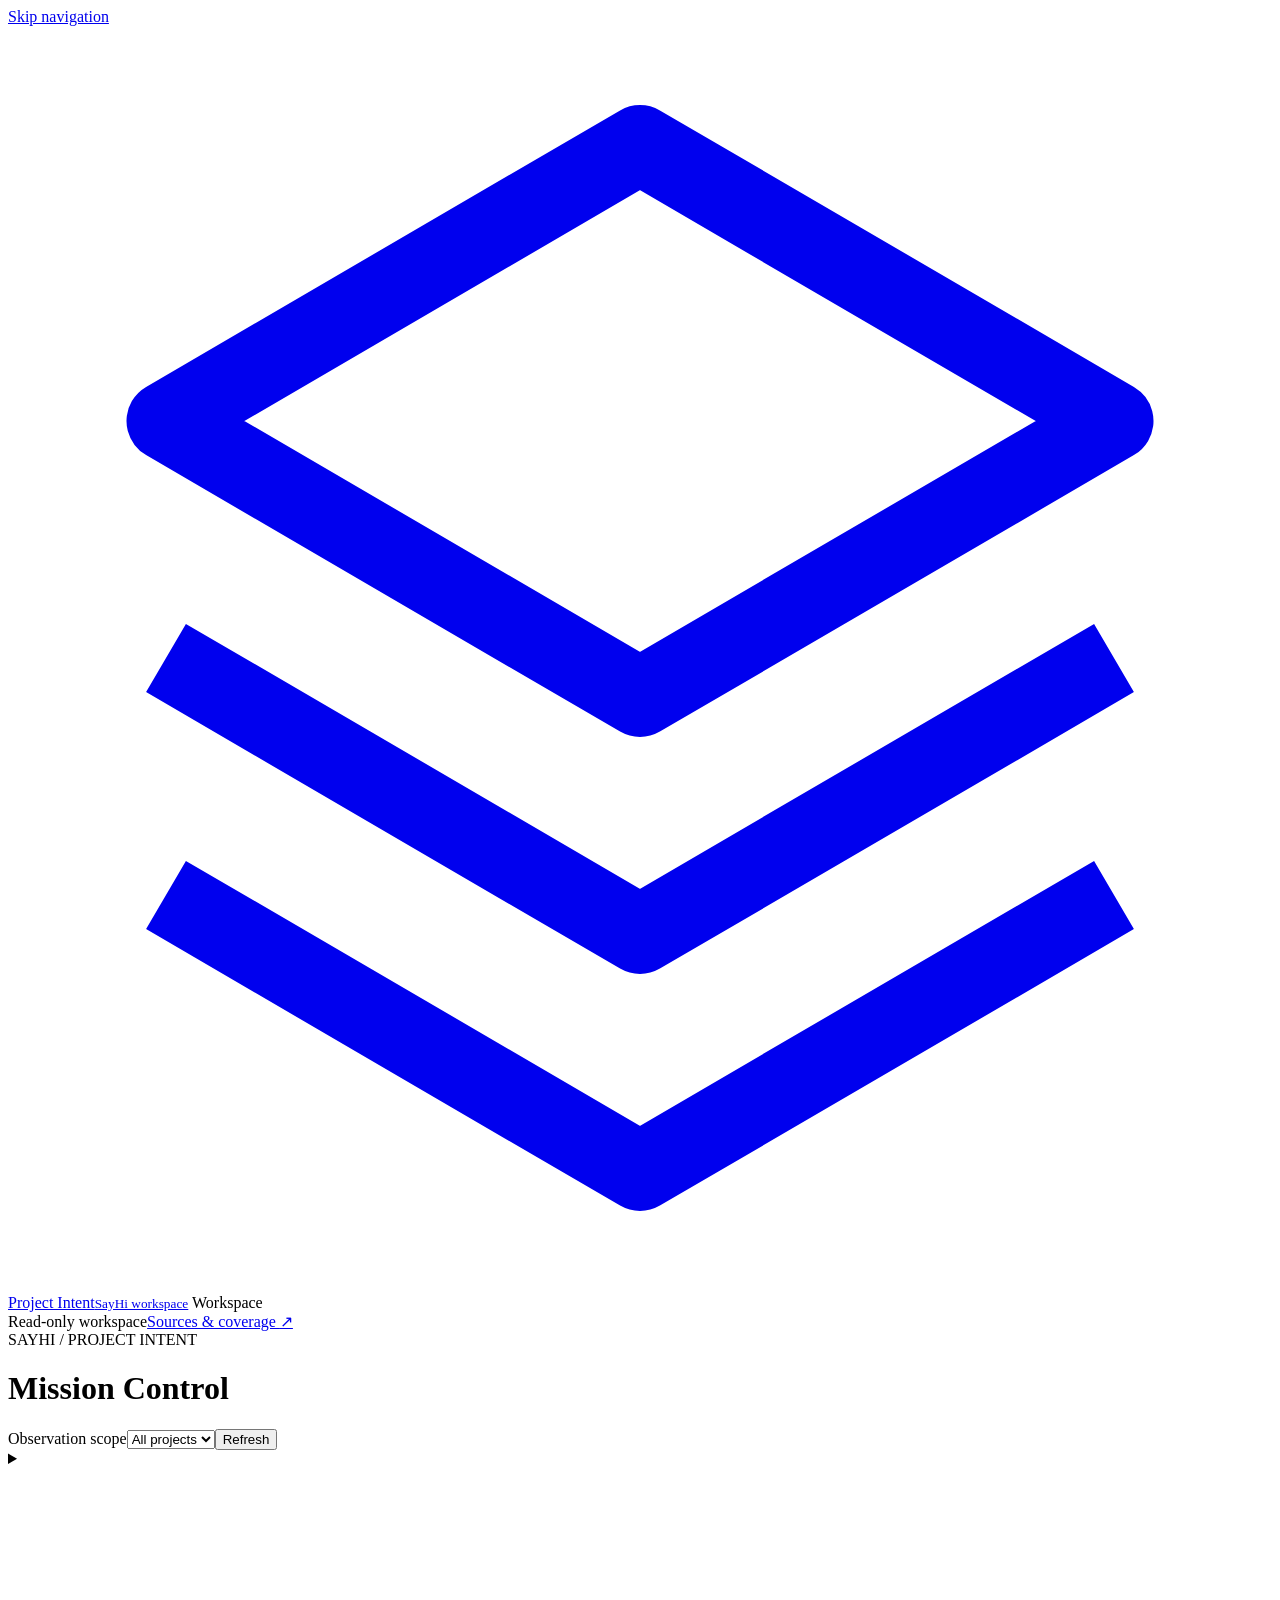
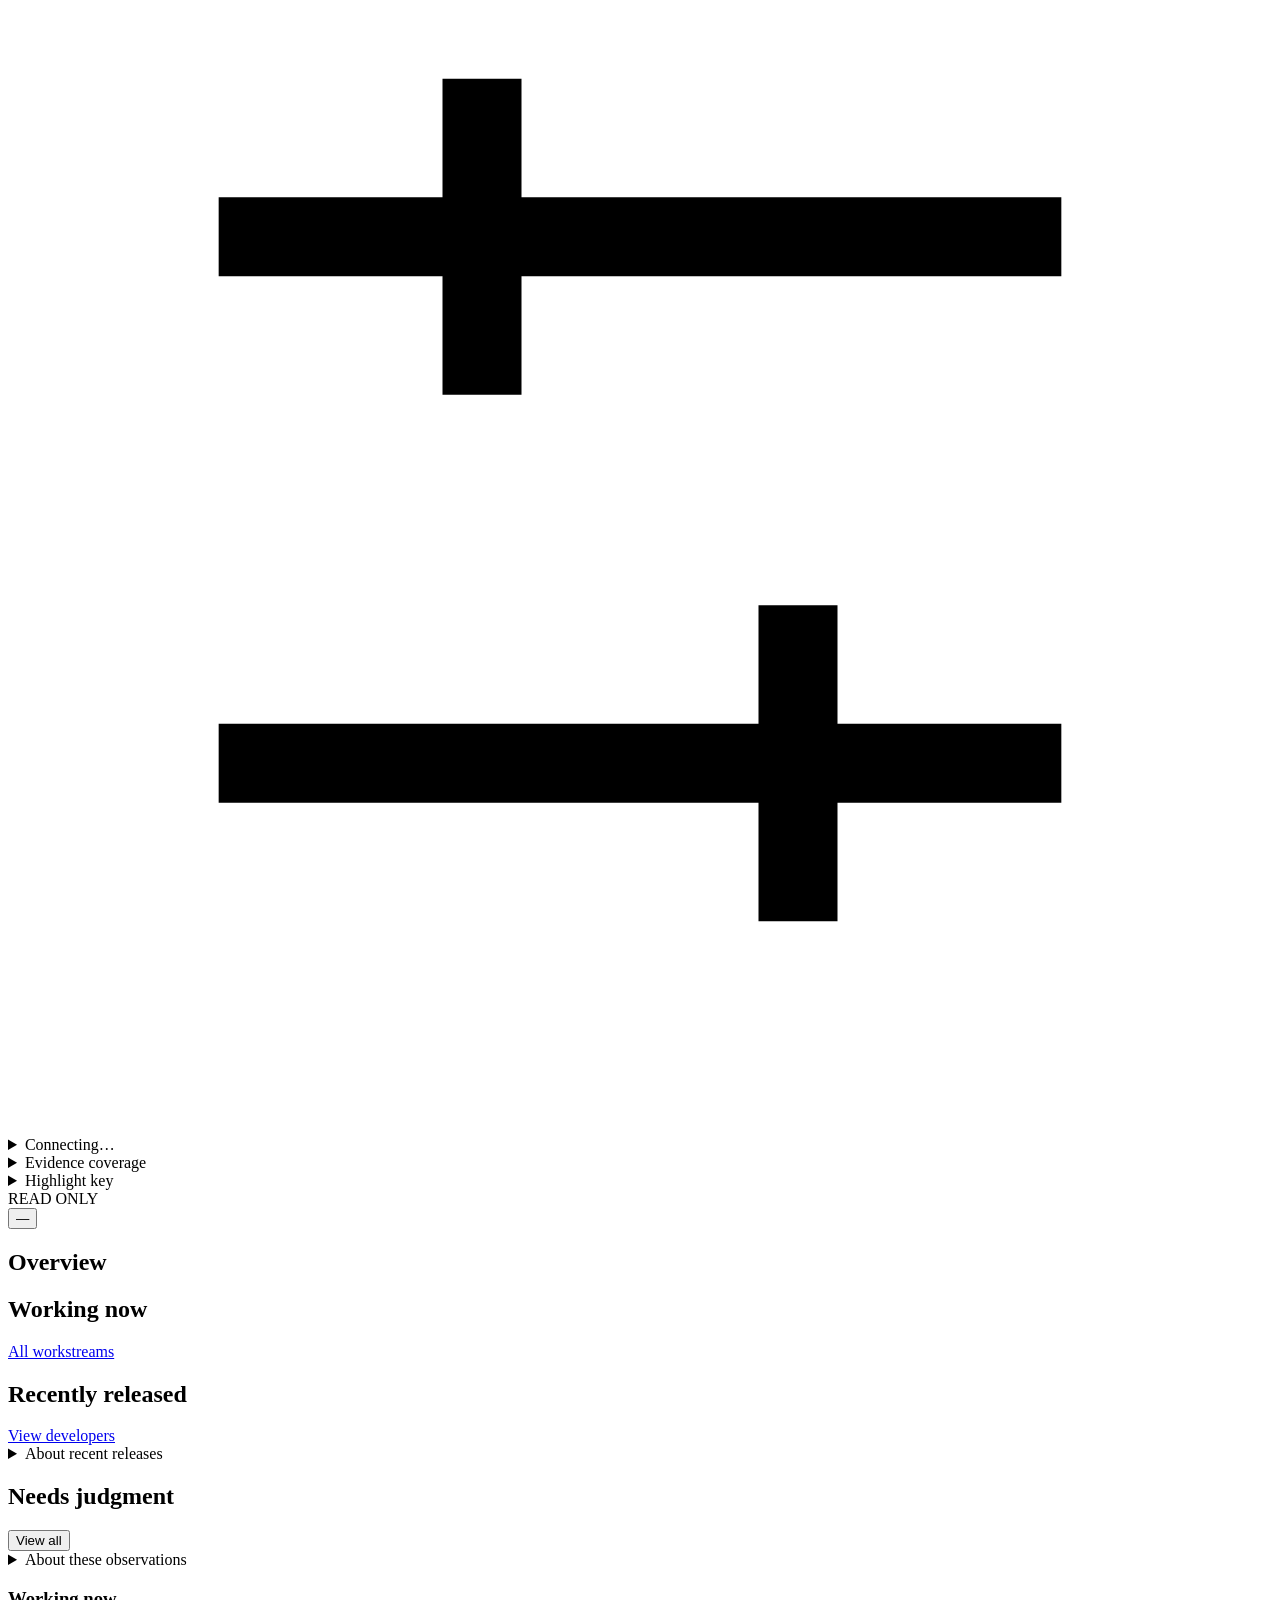
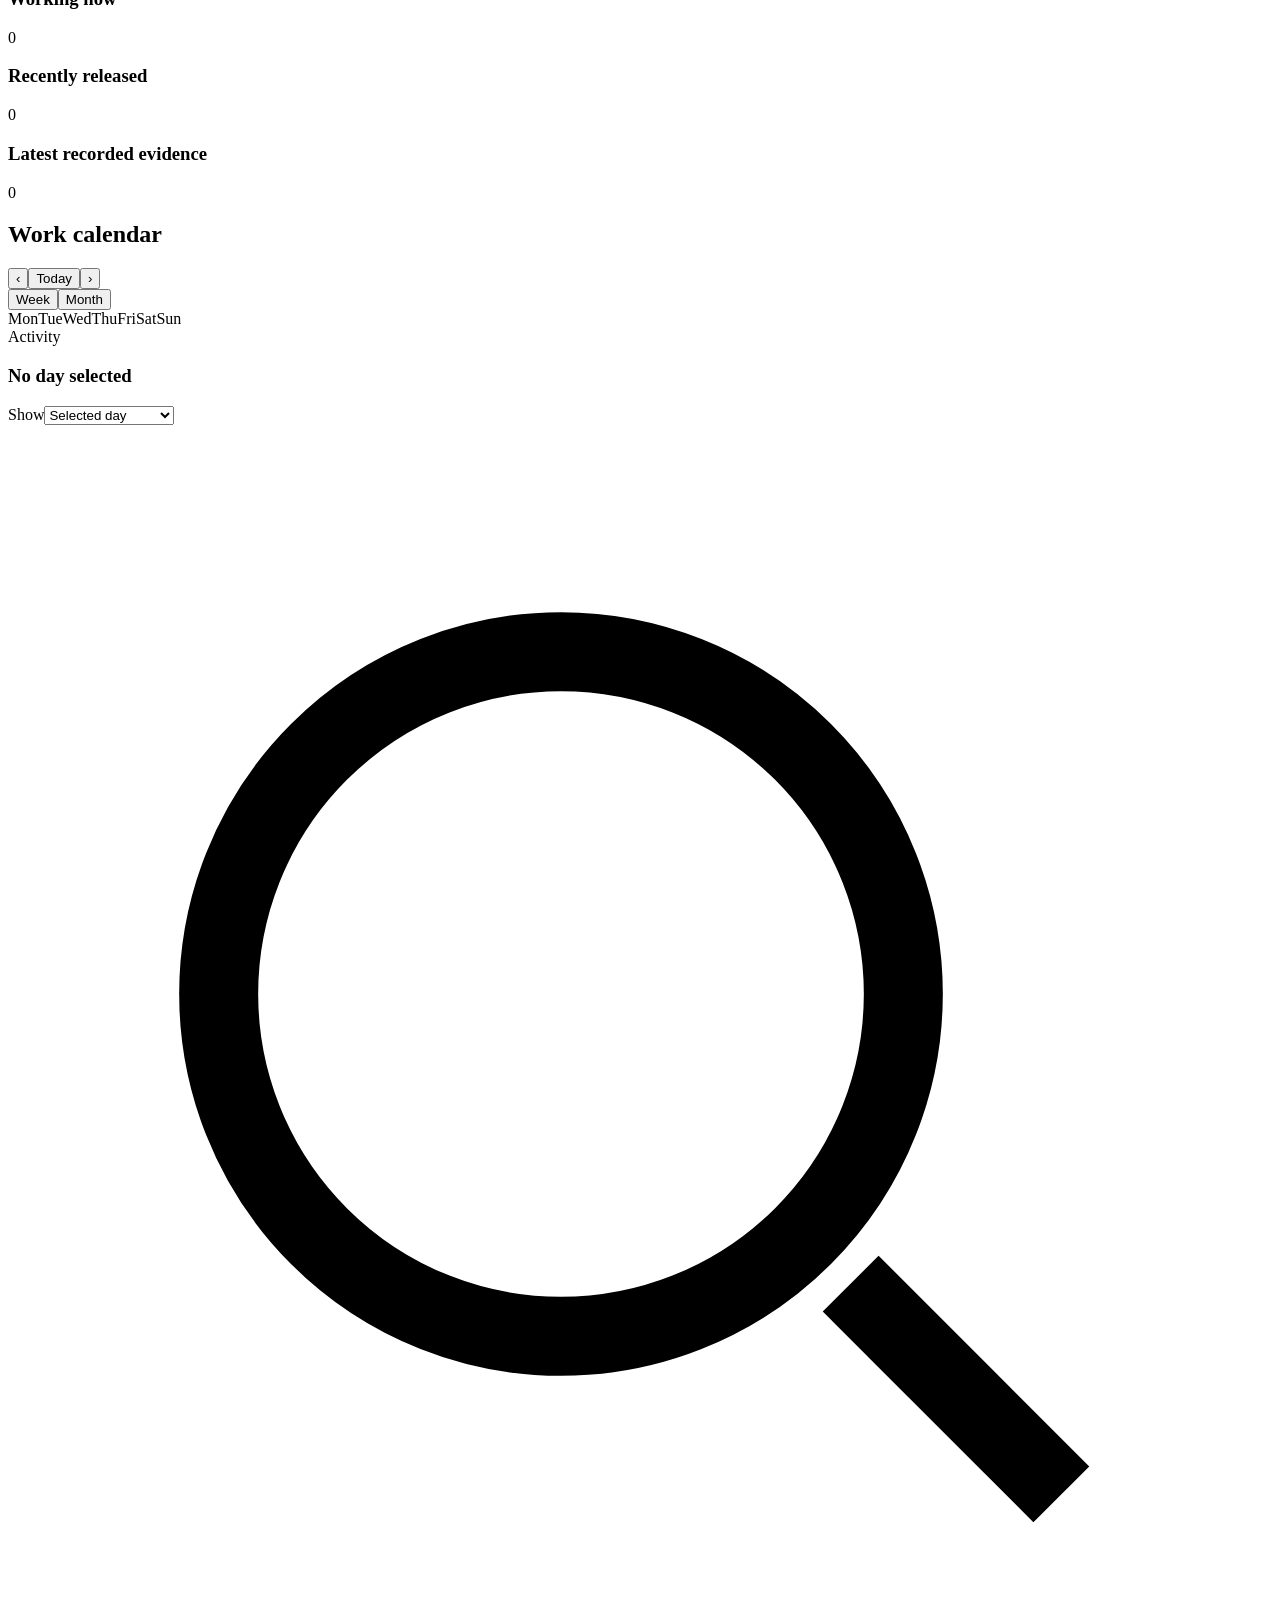
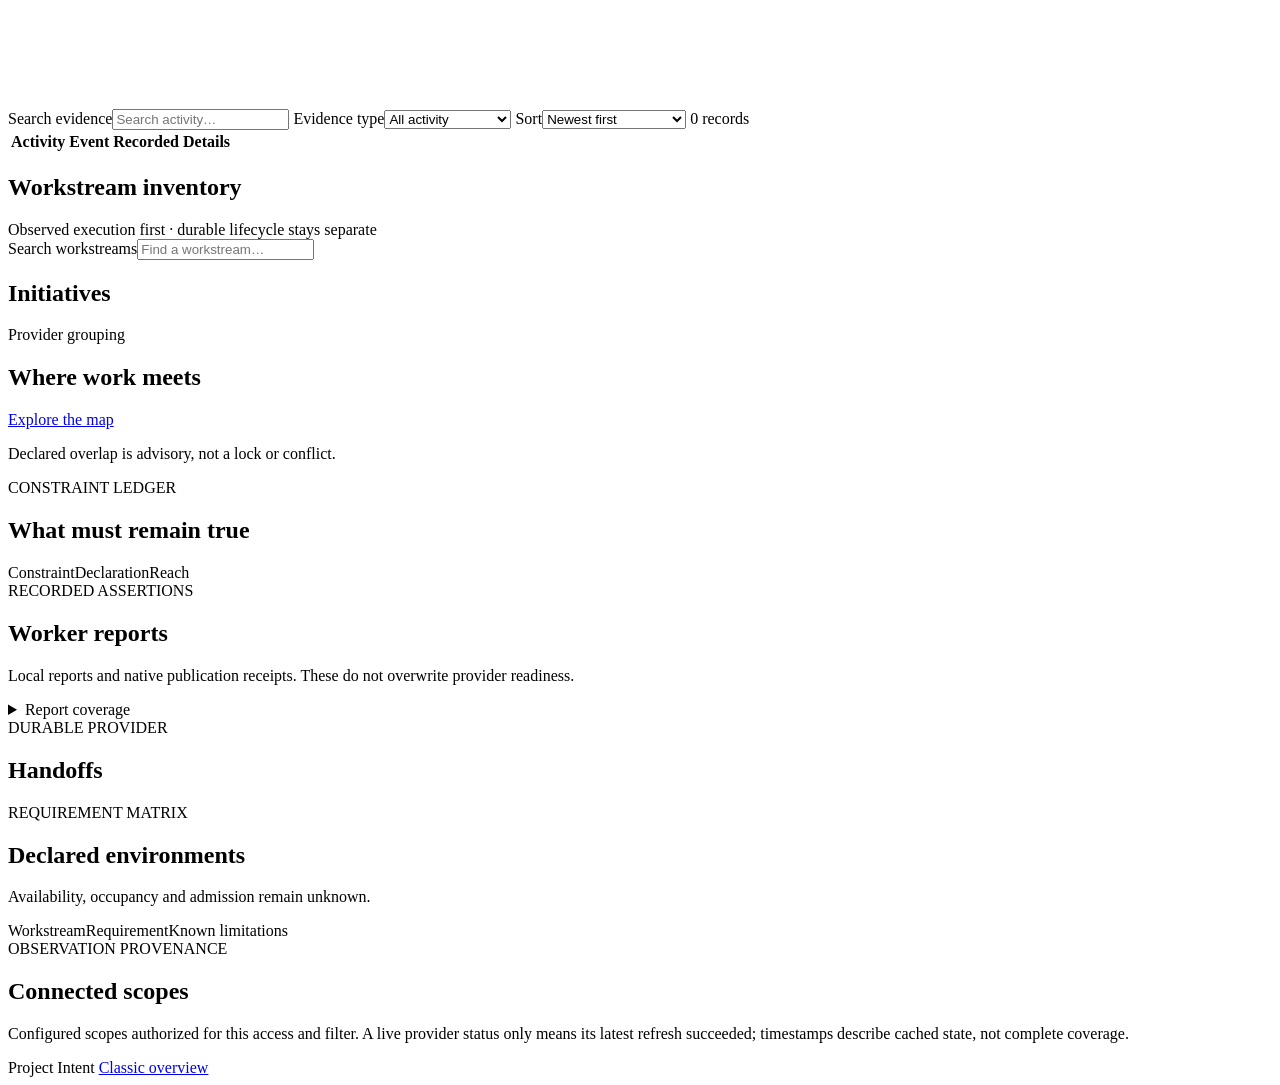
==== commit 9abe37af: "Redesign Mission Control around focused activity and evidence" ====
--- a/project_intent/web/observatory.html
+++ b/project_intent/web/observatory.html
@@ -1,14 +1,46 @@
 <!doctype html>
-<html lang="en"><head><meta charset="utf-8"><meta name="viewport" content="width=device-width,initial-scale=1"><title>Mission Control · SayHi Project Intent</title><link rel="stylesheet" href="/style.css"><link rel="stylesheet" href="/observatory.css"><link rel="stylesheet" href="/minimap.css"><link rel="stylesheet" href="/workstream-map.css"><link rel="stylesheet" href="/worker-groups.css"><script src="/theme.js" defer></script><script src="/app.js" defer></script><script src="/activity-views-facts.js" defer></script><script src="/observatory.js" defer></script><script src="/worker-group-facts.js" defer></script><script src="/worker-groups.js" defer></script><script src="/workstream-map-facts.js" defer></script><script src="/workstream-map.js" defer></script><script src="/minimap.js" defer></script></head>
-<body><link rel="stylesheet" href="/design-lab.css"><script src="/identity-facts.js" defer></script><script src="/design-lab.js" defer></script><a class="skip-link" href="#product-title">Skip navigation</a><nav id="view-nav" aria-label="Observatory views"></nav><main>
-<header><div class="product-heading"><span id="product-context" class="eyebrow">SAYHI / PROJECT INTENT</span><h1 id="product-title" tabindex="-1">Mission Control</h1><p id="product-description" class="quiet" hidden></p></div><div class="controls"><label for="scope">Observation scope</label><select id="scope" aria-label="Observation scope"><option value="">All authorized scopes</option></select><button id="refresh">Refresh</button><details class="display-options"><summary aria-label="Display settings">Display</summary><div class="display-options-panel"><label for="theme">Appearance</label><select id="theme"><option value="system">System</option><option value="light">Light</option><option value="dark">Dark</option></select></div></details></div></header>
+<html lang="en"><head><meta charset="utf-8"><meta name="viewport" content="width=device-width,initial-scale=1"><title>Mission Control · SayHi Project Intent</title><link rel="stylesheet" href="/style.css"><link rel="stylesheet" href="/workstream-map.css"><link rel="stylesheet" href="/worker-groups.css"><link rel="stylesheet" href="/observatory.css"><script src="/theme.js" defer></script><script src="/app.js" defer></script><script src="/activity-views-facts.js" defer></script><script src="/observatory.js" defer></script><script src="/worker-group-facts.js" defer></script><script src="/worker-groups.js" defer></script><script src="/workstream-map-facts.js" defer></script><script src="/workstream-map.js" defer></script></head>
+<body><a class="skip-link" href="#product-title">Skip navigation</a><aside class="workspace-sidebar">
+<a class="workspace-brand" href="#home" aria-label="Project Intent overview"><svg viewBox="0 0 32 32" fill="none" aria-hidden="true"><path d="m16 3 12 7-12 7L4 10 16 3Z M4 16l12 7 12-7 M4 22l12 7 12-7" stroke="currentColor" stroke-width="2" stroke-linejoin="round"/></svg><span>Project Intent<small>SayHi workspace</small></span></a>
+<span class="nav-section-label">Workspace</span><nav id="view-nav" aria-label="Observatory views"></nav>
+<div class="sidebar-bottom"><span class="sidebar-status"><i></i>Read-only workspace</span><a href="#sources">Sources &amp; coverage <span aria-hidden="true">↗</span></a></div></aside><main>
+<header><div class="product-heading"><span id="product-context" class="eyebrow">SAYHI / PROJECT INTENT</span><h1 id="product-title" tabindex="-1">Mission Control</h1><p id="product-description" class="quiet" hidden></p></div><div class="controls"><label for="scope">Observation scope</label><select id="scope" aria-label="Observation scope"><option value="">All projects</option></select><button id="refresh">Refresh</button><details class="display-options"><summary aria-label="Display settings"><svg viewBox="0 0 24 24" class="detail-icon" aria-hidden="true"><path d="M4 7h16M4 17h16M9 4v6m6 4v6" fill="none" stroke="currentColor" stroke-width="1.5"/></svg></summary><div class="display-options-panel"><label for="theme">Appearance</label><select id="theme"><option value="system">System</option><option value="light">Light</option><option value="dark">Dark</option></select></div></details></div></header>
 <div class="statusline"><details class="connection-details"><summary id="connection-summary">Connecting…</summary><span id="connection" role="status">Connecting to Project Intent…</span><a href="#sources">Source details</a></details><div class="calendar-status-summary" data-view="calendar"><div id="calendar-evidence-types" class="calendar-evidence-types" aria-label="Available evidence by type"></div><details class="calendar-coverage-details"><summary id="calendar-coverage-summary">Evidence coverage</summary><p id="calendar-coverage" class="quiet"></p></details></div><div class="status-tools"><details id="highlight-key"><summary><span class="highlight-key-swatch" aria-hidden="true"></span>Highlight key</summary><div class="highlight-key-panel"><h2>Color identifies names</h2><p>Highlighted fragments help distinguish names. Muted text keeps their shared context.</p><div id="highlight-key-examples" aria-label="Examples from the selected observation scope"></div><p>Hues are stable identity accents, not unique IDs: different names can share a color.</p><p>Status badges carry their own labels. Highlight colors do not mean status, priority or health.</p></div></details><span>READ ONLY</span></div></div><div id="error" role="alert" hidden></div>
 <section class="judgment-bar" data-view="home" aria-label="Human judgment and observation summary"><div class="metrics" id="metrics"></div><button id="notifications" aria-haspopup="dialog" aria-controls="attention-dialog" aria-label="Needs attention"><span id="notification-count">—</span></button></section>
 <div class="view-heading"><h2 id="view-title" tabindex="-1">Overview</h2><p id="view-description" class="quiet"></p></div>
-<div data-view="home" class="overview-layout"><section class="overview-primary"><div class="section-head"><h2>Working now</h2><a href="#work">All workstreams</a></div><div id="live-work" class="tiles"></div></section><aside class="overview-rail" aria-label="Overview context"><section class="overview-attention"><div class="section-head"><h2>Needs judgment</h2><button id="open-attention">All attention</button></div><div id="home-attention"></div></section><section class="overview-rested"><div class="section-head"><h2>Recently rested</h2><a href="#developers">Developers</a></div><p class="quiet">Explicitly released sessions in the last 24 hours. Release is not completed work.</p><div id="rested"></div><p id="rested-coverage" class="quiet"></p></section></aside></div>
-<section data-view="developers" id="developers-view" aria-label="Developer activity"><p id="developer-board-coverage" class="quiet"></p><div class="developer-board"><section class="developer-column" aria-labelledby="developer-active-title"><div class="developer-column-head"><h3 id="developer-active-title">Working now</h3><span id="developer-active-count">0</span></div><div id="developer-active" class="developer-stack"></div></section><section class="developer-column" aria-labelledby="developer-released-title"><div class="developer-column-head"><h3 id="developer-released-title">Recently released</h3><span id="developer-released-count">0</span></div><div id="developer-released" class="developer-stack"></div></section><section class="developer-column" aria-labelledby="developer-evidence-title"><div class="developer-column-head"><h3 id="developer-evidence-title">Latest recorded evidence</h3><span id="developer-evidence-count">0</span></div><div id="developer-evidence" class="developer-stack"></div></section></div></section>
-<section data-view="calendar" id="calendar-view"><div class="calendar-toolbar"><div><h2 id="calendar-month">Work calendar</h2><p id="calendar-timezone" class="quiet"></p></div><div class="calendar-controls"><div class="segmented-control" role="group" aria-label="Calendar range"><button id="calendar-week" aria-pressed="true">Week</button><button id="calendar-month-view" aria-pressed="false">Month</button></div><div class="calendar-actions"><button id="calendar-previous" aria-label="Previous period">←</button><button id="calendar-today">Today</button><button id="calendar-next" aria-label="Next period">→</button></div></div></div><div class="calendar-layout"><div class="calendar-shell"><div class="calendar-weekdays" aria-hidden="true"><span>Mon</span><span>Tue</span><span>Wed</span><span>Thu</span><span>Fri</span><span>Sat</span><span>Sun</span></div><div id="calendar-grid" class="calendar-grid" aria-labelledby="calendar-month"></div></div><section class="calendar-detail" aria-labelledby="calendar-day-title"><div class="calendar-detail-heading"><div><span class="eyebrow">SELECTED DAY</span><h3 id="calendar-day-title">No day selected</h3></div><p id="calendar-day-summary" class="quiet"></p></div><div class="calendar-evidence-toolbar"><label class="calendar-evidence-search"><span>Search evidence</span><input id="calendar-event-search" type="search" placeholder="Summary, workstream, ID…" autocomplete="off"></label><label><span>Evidence type</span><select id="calendar-event-type"><option value="">All types</option><option value="handoff">Provider handoffs</option><option value="report">Worker reports</option><option value="release">Reported inactive</option><option value="pull-request">Pull requests</option><option value="commit">Git commits</option></select></label><label><span>Sort</span><select id="calendar-event-sort"><option value="newest">Newest first</option><option value="oldest">Oldest first</option><option value="type">Evidence type</option><option value="workstream">Workstream</option></select></label><span id="calendar-event-result-count" class="calendar-result-count" role="status">0 records</span></div><div class="calendar-evidence-table"><table><thead><tr><th>Type</th><th>Evidence</th><th>Recorded</th><th>Actions</th></tr></thead><tbody id="calendar-day-events"></tbody></table></div></section></div></section>
-<div data-view="work" class="work-layout"><section class="work-panel"><div class="section-head"><h2>Workstream inventory</h2><span class="quiet">Observed execution first · durable lifecycle stays separate</span></div><div id="workstreams"></div></section><aside class="initiative-rail"><div class="section-head"><h2>Initiatives</h2><span class="quiet">Provider grouping</span></div><div id="initiatives"></div></aside></div>
+<div data-view="home" class="overview-layout">
+  <section class="overview-primary">
+    <div class="section-head"><h2>Working now</h2><a href="#work">All workstreams</a></div><div id="live-work" class="tiles"></div>
+    <section class="overview-rested"><div class="section-head"><h2>Recently released</h2><a href="#developers">View developers</a></div><div id="rested"></div><details class="view-note"><summary>About recent releases</summary><p class="quiet">Explicitly released sessions in the last 24 hours. Release is not completed work.</p><p id="rested-coverage" class="quiet"></p></details></section>
+  </section>
+  <aside class="overview-rail" aria-label="Overview context"><section class="overview-attention"><div class="section-head"><h2>Needs judgment</h2><button id="open-attention">View all</button></div><div id="home-attention"></div></section></aside>
+</div>
+<section data-view="developers" id="developers-view" aria-label="Developer activity"><details class="view-note"><summary>About these observations</summary><p id="developer-board-coverage" class="quiet"></p></details><div class="developer-board"><section class="developer-column" aria-labelledby="developer-active-title"><div class="developer-column-head"><h3 id="developer-active-title">Working now</h3><span id="developer-active-count">0</span></div><div id="developer-active" class="developer-stack"></div></section><section class="developer-column" aria-labelledby="developer-released-title"><div class="developer-column-head"><h3 id="developer-released-title">Recently released</h3><span id="developer-released-count">0</span></div><div id="developer-released" class="developer-stack"></div></section><section class="developer-column" aria-labelledby="developer-evidence-title"><div class="developer-column-head"><h3 id="developer-evidence-title">Latest recorded evidence</h3><span id="developer-evidence-count">0</span></div><div id="developer-evidence" class="developer-stack"></div></section></div></section>
+<section data-view="calendar" id="calendar-view">
+  <div class="calendar-toolbar">
+    <div class="calendar-period"><h2 id="calendar-month">Work calendar</h2><p id="calendar-timezone" class="quiet"></p></div>
+    <div class="calendar-controls">
+      <div class="calendar-actions"><button id="calendar-previous" aria-label="Previous period">‹</button><button id="calendar-today">Today</button><button id="calendar-next" aria-label="Next period">›</button></div>
+      <div class="segmented-control" role="group" aria-label="Calendar range"><button id="calendar-week" aria-pressed="true">Week</button><button id="calendar-month-view" aria-pressed="false">Month</button></div>
+    </div>
+  </div>
+  <div class="calendar-layout">
+    <div class="calendar-shell"><div class="calendar-weekdays" aria-hidden="true"><span>Mon</span><span>Tue</span><span>Wed</span><span>Thu</span><span>Fri</span><span>Sat</span><span>Sun</span></div><div id="calendar-grid" class="calendar-grid" aria-labelledby="calendar-month"></div></div>
+    <section class="calendar-detail" aria-labelledby="calendar-day-title">
+      <div class="calendar-detail-heading"><div><span class="eyebrow">Activity</span><h3 id="calendar-day-title">No day selected</h3></div><div class="calendar-range"><label for="calendar-event-range">Show</label><select id="calendar-event-range"><option value="day">Selected day</option><option value="period">Visible week</option><option value="all">All recorded dates</option></select></div></div>
+      <p id="calendar-day-summary" class="quiet"></p>
+      <div class="calendar-evidence-toolbar">
+        <label class="calendar-evidence-search"><svg class="detail-icon" viewBox="0 0 24 24" aria-hidden="true"><circle cx="10.5" cy="10.5" r="6.5" fill="none" stroke="currentColor" stroke-width="1.5"/><path d="m16 16 4 4" stroke="currentColor" stroke-width="1.5"/></svg><span class="sr-only">Search evidence</span><input id="calendar-event-search" type="search" placeholder="Search activity…" autocomplete="off"></label>
+        <label><span class="sr-only">Evidence type</span><select id="calendar-event-type" aria-label="Evidence type"><option value="">All activity</option><option value="handoff">Provider handoffs</option><option value="report">Worker reports</option><option value="release">Reported inactive</option><option value="pull-request">Pull requests</option><option value="commit">Git commits</option></select></label>
+        <label><span class="sr-only">Sort</span><select id="calendar-event-sort" aria-label="Sort activity"><option value="newest">Newest first</option><option value="oldest">Oldest first</option><option value="type">Evidence type</option><option value="workstream">Project / workstream</option></select></label>
+        <span id="calendar-event-result-count" class="calendar-result-count" role="status">0 records</span>
+      </div>
+      <div class="calendar-evidence-table"><table><thead><tr><th>Activity</th><th>Event</th><th>Recorded</th><th><span class="sr-only">Details</span></th></tr></thead><tbody id="calendar-day-events"></tbody></table></div>
+      <div class="calendar-pagination"><span id="calendar-page-status"></span><button id="calendar-load-more" hidden>Show more activity</button></div>
+    </section>
+  </div>
+</section>
+<div data-view="work" class="work-layout"><section class="work-panel"><div class="section-head"><h2>Workstream inventory</h2><span class="quiet">Observed execution first · durable lifecycle stays separate</span></div><label class="work-search"><span class="sr-only">Search workstreams</span><input id="work-search" type="search" placeholder="Find a workstream…"></label><div id="workstreams"></div></section><aside class="initiative-rail"><div class="section-head"><h2>Initiatives</h2><span class="quiet">Provider grouping</span></div><div id="initiatives"></div></aside></div>
 <section data-view="home" class="overview-convergence"><div class="section-head"><h2>Where work meets</h2><a href="#map">Explore the map</a></div><p class="quiet">Declared overlap is advisory, not a lock or conflict.</p><div id="convergence"></div></section>
 <section data-view="map" id="workstream-map" hidden>
 <div class="map-controls"><label>Focus <select id="map-focus"><option value="">All Workstreams</option></select></label><label><input type="checkbox" id="map-closed"> Include other lifecycle states</label><button id="map-reset">Reset focus</button></div>
@@ -19,10 +51,11 @@
 <p id="map-observation" class="quiet"></p>
 </section>
 <section data-view="architecture" class="architecture-view"><div class="section-head"><div><span class="section-kicker">CONSTRAINT LEDGER</span><h2>What must remain true</h2></div><p id="architecture-summary" class="quiet"></p></div><div class="ledger-head" aria-hidden="true"><span>Constraint</span><span>Declaration</span><span>Reach</span></div><div id="architecture" class="architecture-ledger"></div></section>
-<div data-view="handoffs" class="handoff-layout"><section class="handoff-feed"><div class="section-head"><div><span class="section-kicker">RECORDED ASSERTIONS</span><h2>Worker reports</h2></div></div><p class="quiet">Local reports and native publication receipts. These do not overwrite provider readiness.</p><div id="reports"></div><p id="report-coverage" class="quiet"></p></section><aside class="handoff-rail"><div class="section-head"><div><span class="section-kicker">DURABLE PROVIDER</span><h2>Handoffs</h2></div></div><div id="handoffs"></div></aside></div>
+<div data-view="handoffs" class="handoff-layout"><section class="handoff-feed"><div class="section-head"><div><span class="section-kicker">RECORDED ASSERTIONS</span><h2>Worker reports</h2></div></div><p class="quiet">Local reports and native publication receipts. These do not overwrite provider readiness.</p><div id="reports"></div><details class="view-note"><summary>Report coverage</summary><p id="report-coverage" class="quiet"></p></details></section><aside class="handoff-rail"><div class="section-head"><div><span class="section-kicker">DURABLE PROVIDER</span><h2>Handoffs</h2></div></div><div id="handoffs"></div></aside></div>
 <section data-view="environments" class="environments-view"><div class="section-head"><div><span class="section-kicker">REQUIREMENT MATRIX</span><h2>Declared environments</h2></div><p class="quiet">Availability, occupancy and admission remain unknown.</p></div><div class="matrix-head" aria-hidden="true"><span>Workstream</span><span>Requirement</span><span>Known limitations</span><span></span></div><div id="environments" class="environment-matrix"></div></section>
 <div data-view="sources" id="sources-layout" class="sources-layout"><section class="workspace-panel" id="workspace-panel-slot"></section><aside class="source-coverage-panel"><div class="section-head"><div><span class="section-kicker">OBSERVATION PROVENANCE</span><h2>Connected scopes</h2></div></div><p class="quiet" id="source-coverage-explanation">Configured scopes authorized for this access and filter. A live provider status only means its latest refresh succeeded; timestamps describe cached state, not complete coverage.</p><div id="sources"></div></aside></div>
-<footer>PROJECT INTENT / READ-ONLY OBSERVATORY <a href="/">Classic overview</a><span id="observed"></span></footer></main>
+<footer>Project Intent <a href="/">Classic overview</a><span id="observed"></span></footer></main>
+<dialog id="event-detail" aria-labelledby="event-detail-title"><div class="detail-top"><span class="kicker">Activity details</span><button id="event-detail-close" aria-label="Close activity details">×</button></div><div id="event-detail-content"></div></dialog>
 <dialog id="seam-detail" aria-labelledby="seam-title"><div class="detail-top"><h2 id="seam-title">Boundary</h2><button id="seam-close">Close ×</button></div><div id="seam-content"></div></dialog>
 <dialog id="detail"><div class="detail-top"><span class="kicker">WORKSTREAM / CONTEXT</span><button id="close">Close ×</button></div><div id="detail-content"></div></dialog>
 <dialog id="attention-dialog" aria-labelledby="attention-title"><div class="detail-top"><h2 id="attention-title">Needs attention</h2><button id="attention-close">Close ×</button></div><p class="quiet">Explainable conditions, not unread messages. No action is taken by opening this view.</p><div id="attention"></div></dialog></body></html>
